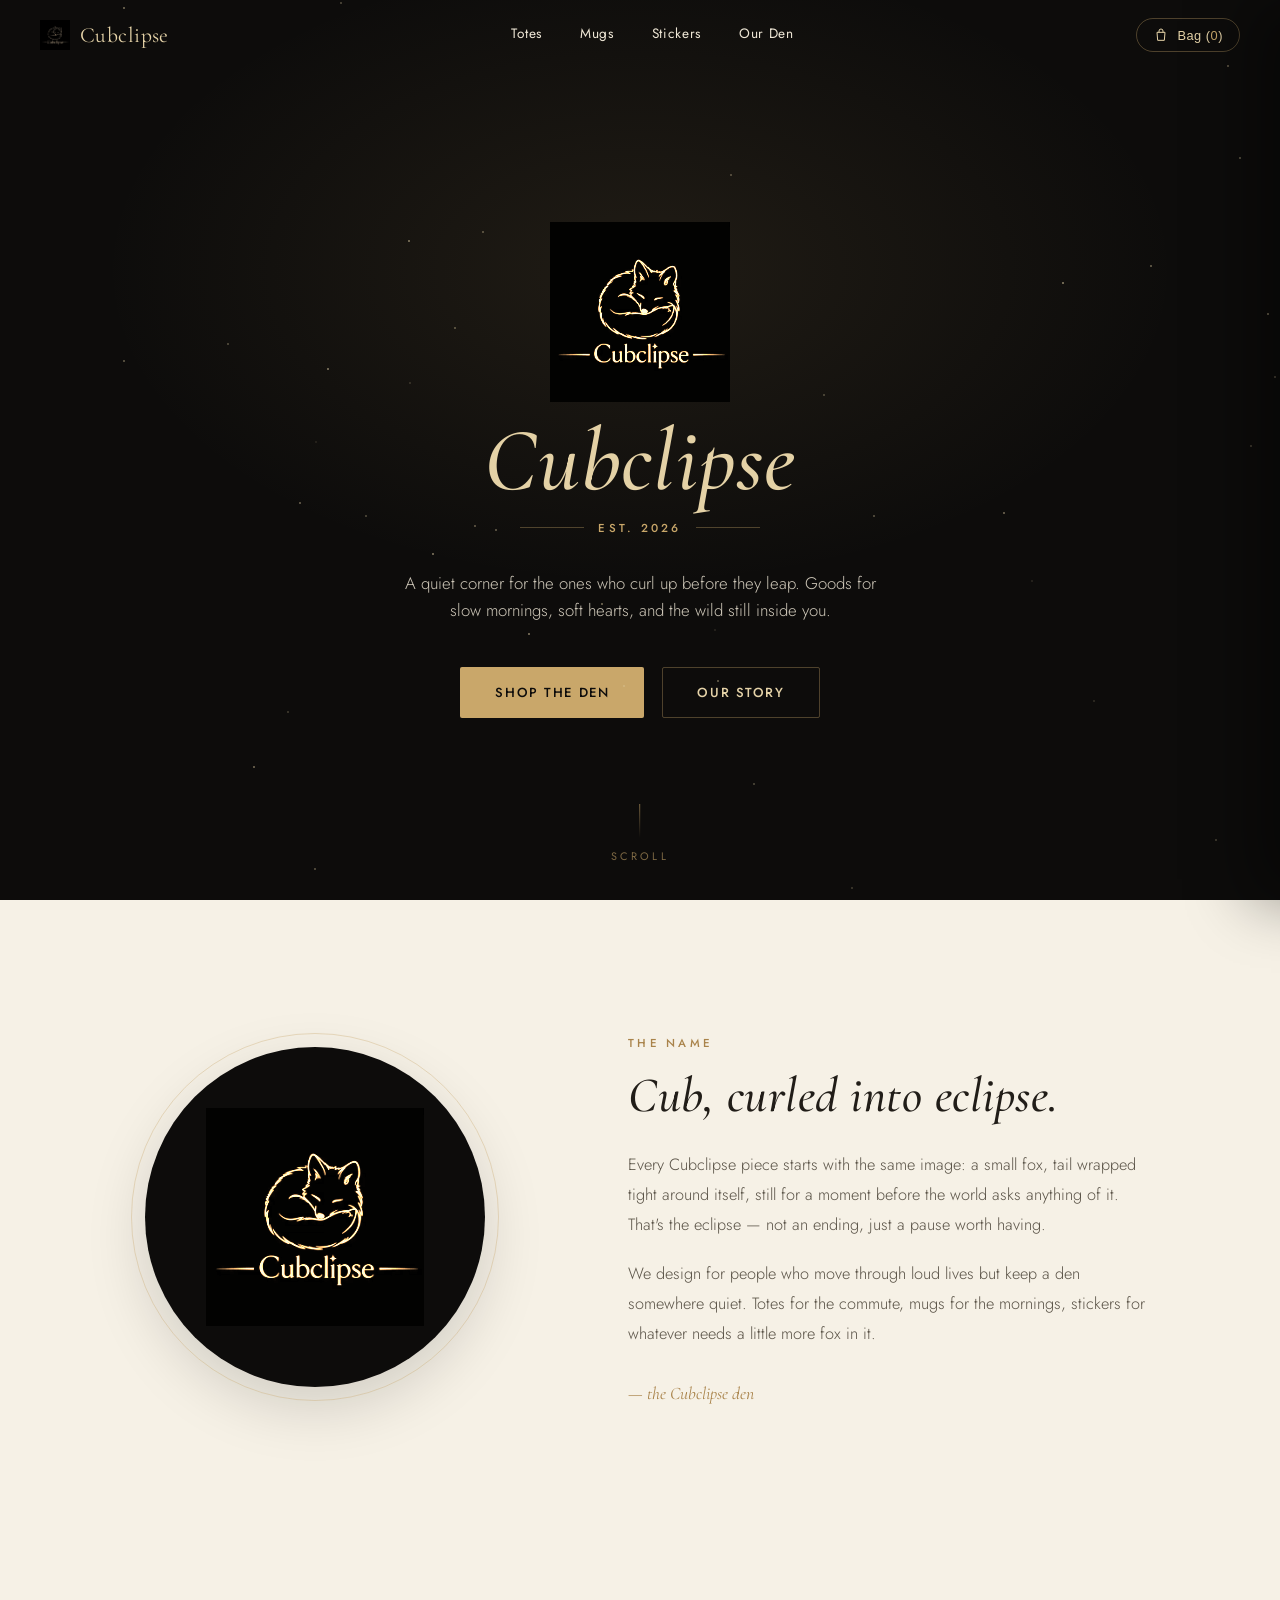
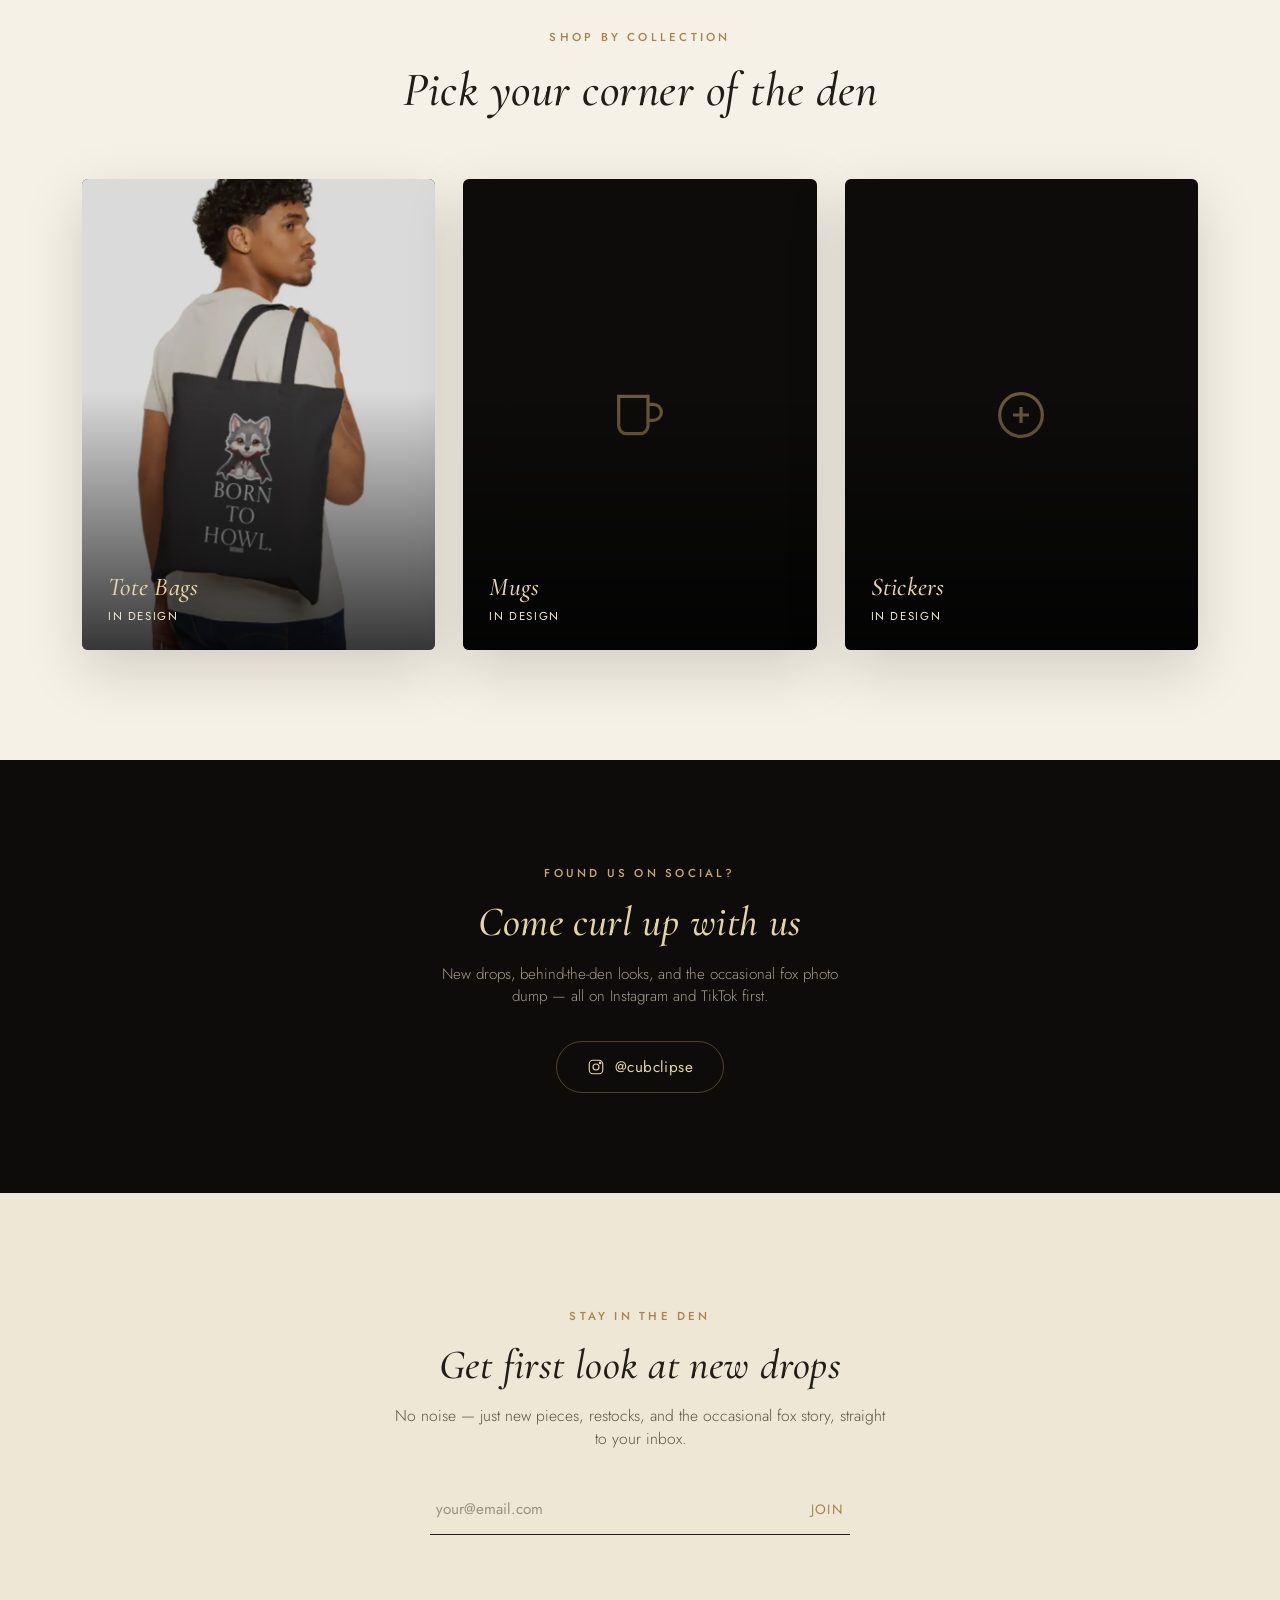
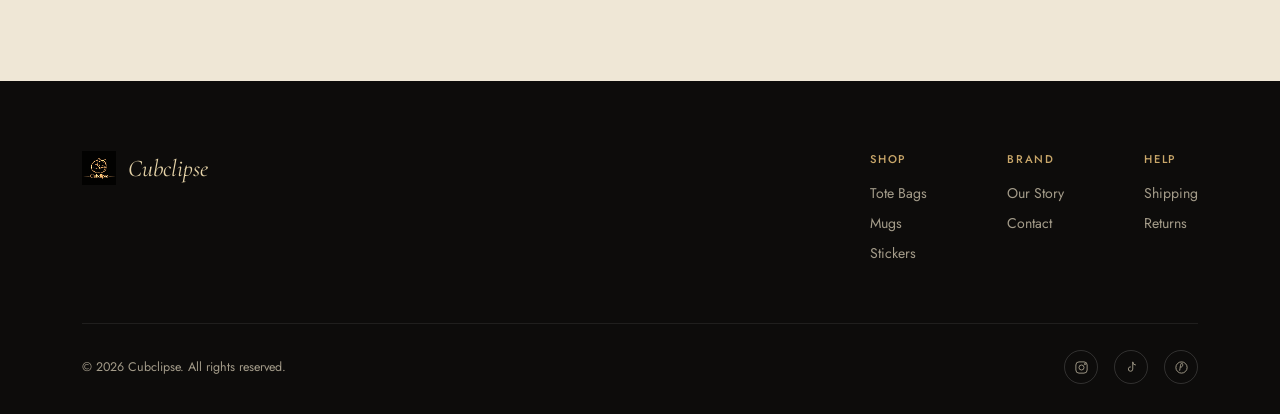
==== index.html @ 44859cbc "Update index.html update" ====
<!DOCTYPE html>
<html lang="en">
<head>
<title>Cubclipse — Est. 2026</title>
<meta charset="UTF-8">
<meta name="viewport" content="width=device-width, initial-scale=1.0">
<link rel="icon" href="assets/img/logo-black.webp">
<link rel="preconnect" href="https://fonts.googleapis.com">
<link href="https://fonts.googleapis.com/css2?family=Cormorant+Garamond:ital,wght@0,400;0,500;0,600;1,400&family=Jost:wght@300;400;500;600&display=swap" rel="stylesheet">
<link rel="stylesheet" href="assets/css/style.css">
<meta property="og:title" content="Cubclipse">
<meta property="og:description" content="A lifestyle brand for the ones who curl up before they leap.">
<meta property="og:type" content="website">

</head>
<body>
<nav id="mainNav">
  <div class="nav-logo">
    <a href="index.html" style="display:flex;align-items:center;gap:10px;">
      <img src="assets/img/logo-black.webp" alt="Cubclipse">
      <span>Cubclipse</span>
    </a>
  </div>
  <div class="nav-links">
    <a href="collections/totes.html">Totes</a>
    <a href="collections/mugs.html">Mugs</a>
    <a href="collections/stickers.html">Stickers</a>
    <a href="index.html#story">Our Den</a>
  </div>
  <button class="nav-bag" id="navBag">
    <svg viewBox="0 0 24 24" fill="none" stroke="currentColor" stroke-width="1.5"><path d="M6 8h12l-1 12H7L6 8Z"/><path d="M9 8V6a3 3 0 0 1 6 0v2"/></svg>
    <span>Bag (<span id="bagCount">0</span>)</span>
  </button>
</nav>
<div id="cartOverlay"></div>
<aside id="cartDrawer">
  <div class="cart-head">
    <h3>Your Den</h3>
    <button class="cart-close" id="cartClose" aria-label="Close cart">×</button>
  </div>
  <div class="cart-items" id="cartItems"></div>
  <div class="cart-foot">
    <div class="cart-subtotal"><span>Subtotal</span><span class="amt" id="cartSubtotal">$0</span></div>
    <button class="btn btn-gold" style="width:100%; justify-content:center;" id="checkoutBtn">Checkout</button>
    <p class="cart-note">Shipping &amp; taxes calculated at checkout. Each product also links directly to its official Etsy listing for secure checkout.</p>
  </div>
</aside>
<div id="toast">Added to your den ✓</div>

<section class="hero">
  <div class="hero-stars" id="heroStars"></div>
  <div class="hero-logo-wrap">
    <img src="assets/img/logo-white.webp" alt="Cubclipse sleeping fox emblem" style="filter:invert(1) brightness(1.4) sepia(1) saturate(2) hue-rotate(-10deg);">
  </div>
  <h1 class="serif">Cubclipse</h1>
  <div class="hero-est">
    <div class="divider"><span class="rule"></span><span class="eyebrow on-dark">Est. 2026</span><span class="rule"></span></div>
  </div>
  <p class="hero-tagline">A quiet corner for the ones who curl up before they leap. Goods for slow mornings, soft hearts, and the wild still inside you.</p>
  <div class="hero-cta">
    <a href="#shop" class="btn btn-gold">Shop the Den</a>
    <a href="#story" class="btn btn-outline">Our Story</a>
  </div>
  <div class="scroll-cue"><span class="line"></span>Scroll</div>
</section>

<section class="story" id="story">
  <div class="wrap story-grid">
    <div class="story-emblem">
      <div class="story-emblem-inner">
        <img src="assets/img/logo-white.webp" alt="Sleeping fox" style="filter:invert(1) brightness(1.4) sepia(1) saturate(2) hue-rotate(-10deg);">
      </div>
    </div>
    <div class="story-content">
      <span class="eyebrow">The Name</span>
      <h2>Cub, curled into eclipse.</h2>
      <p>Every Cubclipse piece starts with the same image: a small fox, tail wrapped tight around itself, still for a moment before the world asks anything of it. That's the eclipse — not an ending, just a pause worth having.</p>
      <p>We design for people who move through loud lives but keep a den somewhere quiet. Totes for the commute, mugs for the mornings, stickers for whatever needs a little more fox in it.</p>
      <div class="story-sign">— the Cubclipse den</div>
    </div>
  </div>
</section>

<section class="collections" id="shop">
  <div class="wrap">
    <div class="collections-head">
      <span class="eyebrow">Shop By Collection</span>
      <h2>Pick your corner of the den</h2>
    </div>
    <div class="collection-tiles">
      <a class="collection-tile" href="collections/totes.html" id="tileTotes">
        <img src="assets/img/tote.webp" alt="Tote Bags collection" id="tileTotesImg">
        <div class="tile-label"><h3>Tote Bags</h3><span id="tileTotesCount">In design</span></div>
      </a>
      <a class="collection-tile" href="collections/mugs.html" id="tileMugs">
        <div class="tile-icon" id="tileMugsIcon"><svg viewBox="0 0 24 24" fill="none" stroke="currentColor" stroke-width="1.2"><path d="M4 5h11v11a3 3 0 0 1-3 3H7a3 3 0 0 1-3-3V5Z"/><path d="M15 8h2a3 3 0 0 1 0 6h-2"/></svg></div>
        <div class="tile-label"><h3>Mugs</h3><span id="tileMugsCount">In design</span></div>
      </a>
      <a class="collection-tile" href="collections/stickers.html" id="tileStickers">
        <div class="tile-icon" id="tileStickersIcon"><svg viewBox="0 0 24 24" fill="none" stroke="currentColor" stroke-width="1.2"><circle cx="12" cy="12" r="8"/><path d="M9 12h6M12 9v6"/></svg></div>
        <div class="tile-label"><h3>Stickers</h3><span id="tileStickersCount">In design</span></div>
      </a>
    </div>
  </div>
</section>

<section class="follow">
  <div class="wrap">
    <span class="eyebrow on-dark">Found Us On Social?</span>
    <h2>Come curl up with us</h2>
    <p>New drops, behind-the-den looks, and the occasional fox photo dump — all on Instagram and TikTok first.</p>
    <a href="#" class="follow-handle">
      <svg width="18" height="18" viewBox="0 0 24 24" fill="none" stroke="currentColor" stroke-width="1.5"><rect x="3" y="3" width="18" height="18" rx="5"/><circle cx="12" cy="12" r="4"/><circle cx="17.5" cy="6.5" r="1"/></svg>
      @cubclipse
    </a>
  </div>
</section>
<section class="news" id="news">
  <div class="wrap news-inner">
    <span class="eyebrow">Stay In The Den</span>
    <h2>Get first look at new drops</h2>
    <p>No noise — just new pieces, restocks, and the occasional fox story, straight to your inbox.</p>
    <form class="news-form" id="newsForm">
      <input type="email" placeholder="your@email.com" required>
      <button type="submit">Join</button>
    </form>
    <div class="news-msg" id="newsMsg">You're in. Welcome to the den. 🦊</div>
  </div>
</section>
<script>
  const starsWrap = document.getElementById('heroStars');
  for(let i=0;i<40;i++){
    const s = document.createElement('span');
    s.style.left = Math.random()*100+'%';
    s.style.top = Math.random()*100+'%';
    s.style.opacity = (Math.random()*0.5+0.1).toFixed(2);
    starsWrap.appendChild(s);
  }
</script>

<footer>
  <div class="wrap">
    <div class="foot-top">
      <div class="foot-logo">
        <img src="assets/img/logo-white.webp" alt="Cubclipse" style="filter:invert(1) brightness(1.4) sepia(1) saturate(2) hue-rotate(-10deg);">
        <span>Cubclipse</span>
      </div>
      <div class="foot-cols">
        <div class="foot-col">
          <h5>Shop</h5>
          <a href="collections/totes.html">Tote Bags</a>
          <a href="collections/mugs.html">Mugs</a>
          <a href="collections/stickers.html">Stickers</a>
        </div>
        <div class="foot-col">
          <h5>Brand</h5>
          <a href="index.html#story">Our Story</a>
          <a href="index.html#news">Contact</a>
        </div>
        <div class="foot-col">
          <h5>Help</h5>
          <a href="#">Shipping</a>
          <a href="#">Returns</a>
        </div>
      </div>
    </div>
    <div class="foot-bottom">
      <span>© 2026 Cubclipse. All rights reserved.</span>
      <div class="foot-social">
        <a href="#" aria-label="Instagram"><svg viewBox="0 0 24 24" fill="none" stroke="currentColor" stroke-width="1.5"><rect x="3" y="3" width="18" height="18" rx="5"/><circle cx="12" cy="12" r="4"/><circle cx="17.5" cy="6.5" r="1"/></svg></a>
        <a href="#" aria-label="TikTok"><svg viewBox="0 0 24 24" fill="none" stroke="currentColor" stroke-width="1.5"><path d="M14 3v11.5a3.5 3.5 0 1 1-3-3.46"/><path d="M14 3a5 5 0 0 0 5 5"/></svg></a>
        <a href="#" aria-label="Pinterest"><svg viewBox="0 0 24 24" fill="none" stroke="currentColor" stroke-width="1.5"><circle cx="12" cy="12" r="9"/><path d="M9 17c1-4 1-8 2-10.5S14 5 14 7.5s-1.5 4-3.5 4"/></svg></a>
      </div>
    </div>
  </div>
</footer>
<script src="assets/js/cart.js"></script>
<script src="assets/js/catalog.js"></script>
<script>const CATALOG_ROOT = ''; renderHomeTiles('');</script>
</body>
</html>
---- assets/css/style.css ----
:root{
  --black:#0d0c0b;
  --black-2:#161411;
  --gold:#c9a76a;
  --gold-pale:#e5d3a8;
  --gold-deep:#a9834a;
  --cream:#f6f1e6;
  --cream-2:#efe7d6;
  --ink:#211d18;
  --ink-soft:#5a5347;
  --forest:#333f2c;
  --forest-pale:#e2e6d9;
  --line-gold: rgba(201,167,106,0.35);
  --shadow: 0 20px 60px rgba(0,0,0,0.15);
  --ease: cubic-bezier(.22,1,.36,1);
}
*{box-sizing:border-box; margin:0; padding:0;}
html{scroll-behavior:smooth;}
body{
  font-family:'Jost', sans-serif;
  background:var(--cream);
  color:var(--ink);
  -webkit-font-smoothing:antialiased;
  overflow-x:hidden;
}
h1,h2,h3,.serif{font-family:'Cormorant Garamond', serif; font-weight:500; letter-spacing:0.01em;}
a{color:inherit; text-decoration:none;}
img{max-width:100%; display:block;}
.eyebrow{font-size:0.72rem; letter-spacing:0.28em; text-transform:uppercase; color:var(--gold-deep); font-weight:500;}
.eyebrow.on-dark{color:var(--gold);}
.divider{display:flex; align-items:center; gap:14px; justify-content:center;}
.divider .rule{height:1px; width:64px; background:var(--line-gold);}
.divider .rule.long{width:110px;}
.divider .mark{width:6px;height:6px;border-radius:50%;background:var(--gold);}
.wrap{max-width:1180px; margin:0 auto; padding:0 32px;}

/* NAV */
nav{
  position:fixed; top:0; left:0; right:0; z-index:100;
  display:flex; align-items:center; justify-content:space-between;
  padding:18px 40px;
  background:rgba(13,12,11,0);
  transition:background .4s var(--ease), padding .4s var(--ease), box-shadow .4s var(--ease);
}
nav.scrolled{background:rgba(13,12,11,0.92); backdrop-filter:blur(10px); padding:12px 40px; box-shadow:0 8px 30px rgba(0,0,0,0.25);}
nav.on-light{background:rgba(13,12,11,0.92); backdrop-filter:blur(10px);}
.nav-logo{display:flex; align-items:center; gap:10px;}
.nav-logo img{height:30px; width:30px;}
.nav-logo span{font-family:'Cormorant Garamond', serif; font-size:1.35rem; color:var(--gold-pale); letter-spacing:0.02em;}
.nav-links{display:flex; align-items:center; gap:38px;}
.nav-links a{color:var(--cream-2); font-size:0.85rem; letter-spacing:0.05em; position:relative; padding-bottom:4px;}
.nav-links a::after{content:''; position:absolute; left:0; bottom:0; height:1px; width:0; background:var(--gold); transition:width .3s var(--ease);}
.nav-links a:hover::after{width:100%;}
.nav-bag{
  display:flex; align-items:center; gap:8px; border:1px solid var(--line-gold);
  padding:8px 16px; border-radius:30px; color:var(--gold-pale); font-size:0.8rem; letter-spacing:0.04em;
  cursor:pointer; background:transparent; transition:border-color .3s, background .3s;
}
.nav-bag:hover{border-color:var(--gold); background:rgba(201,167,106,0.08);}
.nav-bag svg{width:16px; height:16px;}
#bagCount{color:var(--gold); font-weight:500;}

/* CART DRAWER */
#cartOverlay{position:fixed; inset:0; background:rgba(13,12,11,0.55); opacity:0; pointer-events:none; transition:opacity .35s var(--ease); z-index:300;}
#cartOverlay.show{opacity:1; pointer-events:auto;}
#cartDrawer{
  position:fixed; top:0; right:0; bottom:0; width:min(420px, 92vw);
  background:var(--black); color:var(--cream); z-index:301; display:flex; flex-direction:column;
  transform:translateX(100%); transition:transform .45s var(--ease); box-shadow:-30px 0 60px rgba(0,0,0,0.4);
}
#cartDrawer.show{transform:translateX(0);}
.cart-head{display:flex; align-items:center; justify-content:space-between; padding:26px 28px; border-bottom:1px solid rgba(255,255,255,0.1);}
.cart-head h3{font-family:'Cormorant Garamond'; font-style:italic; font-size:1.6rem; color:var(--gold-pale);}
.cart-close{background:none; border:none; color:var(--cream); font-size:1.4rem; cursor:pointer; line-height:1; width:32px; height:32px; display:flex; align-items:center; justify-content:center; border-radius:50%; transition:background .25s;}
.cart-close:hover{background:rgba(255,255,255,0.08);}
.cart-items{flex:1; overflow-y:auto; padding:10px 28px;}
.cart-empty{text-align:center; color:#8b8477; font-size:0.9rem; padding:60px 10px; font-weight:300;}
.cart-empty span{display:block; font-size:2rem; margin-bottom:14px;}
.cart-item{display:flex; gap:16px; padding:20px 0; border-bottom:1px solid rgba(255,255,255,0.08);}
.cart-item img{width:64px; height:64px; object-fit:cover; border-radius:5px; background:var(--black-2); flex-shrink:0;}
.ci-info{flex:1; min-width:0;}
.ci-info h4{font-family:'Cormorant Garamond'; font-style:italic; font-size:1.1rem; color:var(--cream);}
.ci-info .ci-color{font-size:0.76rem; color:#a49c8a; margin-top:2px;}
.ci-row{display:flex; align-items:center; justify-content:space-between; margin-top:10px;}
.ci-qty{display:flex; align-items:center; border:1px solid rgba(255,255,255,0.15); border-radius:3px;}
.ci-qty button{background:none; border:none; color:var(--gold-pale); width:26px; height:26px; cursor:pointer; font-size:0.9rem;}
.ci-qty span{width:22px; text-align:center; font-size:0.82rem;}
.ci-price{font-size:0.9rem; color:var(--gold-pale);}
.ci-remove{background:none; border:none; color:#8b8477; font-size:0.74rem; letter-spacing:0.06em; text-transform:uppercase; cursor:pointer; margin-top:8px; text-decoration:underline; text-underline-offset:3px;}
.ci-remove:hover{color:var(--cream);}
.cart-foot{padding:24px 28px 30px; border-top:1px solid rgba(255,255,255,0.1);}
.cart-subtotal{display:flex; justify-content:space-between; align-items:baseline; margin-bottom:18px; font-size:1rem;}
.cart-subtotal .amt{font-family:'Cormorant Garamond'; font-style:italic; font-size:1.5rem; color:var(--gold-pale);}
.cart-note{font-size:0.74rem; color:#8b8477; margin-top:14px; line-height:1.6; font-weight:300;}

.btn{
  display:inline-flex; align-items:center; gap:8px; padding:15px 34px; font-size:0.82rem;
  letter-spacing:0.12em; text-transform:uppercase; border-radius:2px; cursor:pointer;
  transition:transform .35s var(--ease), background .3s, box-shadow .3s, color .3s, border-color .3s;
  border:1px solid transparent; font-family:'Jost', sans-serif; font-weight:500;
}
.btn:hover{transform:translateY(-2px);}
.btn-gold{background:var(--gold); color:var(--black);}
.btn-gold:hover{background:var(--gold-pale); box-shadow:0 10px 30px rgba(201,167,106,0.25);}
.btn-outline{border-color:var(--line-gold); color:var(--gold-pale); background:transparent;}
.btn-outline:hover{border-color:var(--gold); background:rgba(201,167,106,0.08);}
.btn-ink{background:var(--ink); color:var(--cream);}
.btn-ink:hover{background:var(--black);}
.btn-etsy{background:transparent; border-color:var(--forest); color:var(--forest);}
.btn-etsy:hover{background:var(--forest); color:var(--cream);}

/* PAGE HERO (small, for collection/product pages) */
.page-hero{background:var(--black); color:var(--cream); padding:150px 0 70px; text-align:center;}
.page-hero .eyebrow{margin-bottom:14px;}
.page-hero h1{font-size:clamp(2.4rem,5vw,3.6rem); font-style:italic; color:var(--gold-pale);}
.breadcrumb{margin-top:18px; font-size:0.78rem; color:#a49c8a;}
.breadcrumb a{color:var(--gold); }
.breadcrumb a:hover{text-decoration:underline;}

/* COLLECTION GRID (homepage tiles + collection product grid) */
.collections{padding:110px 0; background:var(--cream);}
.collections-head{text-align:center; margin-bottom:60px;}
.collections-head h2{font-size:clamp(2.2rem,4vw,3rem); font-style:italic; margin-top:14px;}
.collection-tiles{display:grid; grid-template-columns:repeat(3,1fr); gap:28px;}
.collection-tile{
  position:relative; aspect-ratio:3/4; border-radius:6px; overflow:hidden; cursor:pointer;
  background:var(--black); display:flex; align-items:flex-end;
  box-shadow:var(--shadow); transition:transform .4s var(--ease);
}
.collection-tile:hover{transform:translateY(-6px);}
.collection-tile img{position:absolute; inset:0; width:100%; height:100%; object-fit:cover; opacity:0.85; transition:transform .6s var(--ease);}
.collection-tile:hover img{transform:scale(1.06);}
.collection-tile .tile-icon{position:absolute; inset:0; display:flex; align-items:center; justify-content:center; color:var(--gold); opacity:0.5;}
.collection-tile .tile-icon svg{width:64px; height:64px;}
.collection-tile::after{content:''; position:absolute; inset:0; background:linear-gradient(to top, rgba(0,0,0,0.75), transparent 55%);}
.tile-label{position:relative; z-index:2; padding:26px; color:var(--gold-pale);}
.tile-label h3{font-family:'Cormorant Garamond'; font-style:italic; font-size:1.6rem;}
.tile-label span{display:block; font-size:0.72rem; letter-spacing:0.14em; text-transform:uppercase; color:var(--cream-2); margin-top:6px;}

.product-grid{display:grid; grid-template-columns:repeat(3,1fr); gap:26px;}
.pg-card{background:var(--cream-2); border:1px solid rgba(0,0,0,0.06); border-radius:6px; overflow:hidden; transition:transform .35s var(--ease), box-shadow .35s var(--ease);}
.pg-card:hover{transform:translateY(-6px); box-shadow:0 20px 40px rgba(0,0,0,0.08);}
.pg-photo{aspect-ratio:1; background:var(--black); overflow:hidden;}
.pg-photo img{width:100%; height:100%; object-fit:cover;}
.pg-info{padding:22px;}
.pg-info .cat{font-size:0.68rem; letter-spacing:0.12em; text-transform:uppercase; color:var(--gold-deep);}
.pg-info h4{font-family:'Cormorant Garamond'; font-style:italic; font-size:1.3rem; margin-top:6px;}
.pg-info .price{margin-top:8px; font-size:0.95rem; color:var(--ink);}
.pg-info a.btn{margin-top:16px; width:100%; justify-content:center; padding:12px;}

/* COMING SOON COLLECTION PAGE */
.coming-soon-block{padding:100px 0 130px; text-align:center;}
.coming-soon-block .ic-big{width:80px; height:80px; margin:0 auto 26px; color:var(--gold-deep);}
.coming-soon-block .ic-big svg{width:100%; height:100%;}
.coming-soon-block h2{font-size:clamp(2rem,4vw,2.8rem); font-style:italic;}
.coming-soon-block p{color:var(--ink-soft); font-weight:300; margin:18px auto 34px; max-width:440px; line-height:1.75;}
.notify-form{display:flex; gap:0; border-bottom:1px solid var(--ink); max-width:400px; margin:0 auto;}
.notify-form input{flex:1; background:none; border:none; padding:14px 6px; font-family:'Jost'; font-size:0.95rem; color:var(--ink); outline:none;}
.notify-form input::placeholder{color:#9a927e;}
.notify-form button{background:none; border:none; color:var(--gold-deep); font-family:'Jost'; font-size:0.85rem; letter-spacing:0.1em; text-transform:uppercase; cursor:pointer; padding:14px 6px; transition:color .3s;}
.notify-form button:hover{color:var(--ink);}
.notify-msg{margin-top:16px; font-size:0.85rem; color:var(--forest); opacity:0; transition:opacity .3s;}
.notify-msg.show{opacity:1;}

/* PRODUCT DETAIL PAGE */
.product{padding:60px 0 130px; background:var(--black); color:var(--cream);}
.product-card{display:grid; grid-template-columns:1fr 1fr; gap:70px; align-items:flex-start;}
.pc-media-frame{position:relative; border-radius:6px; overflow:hidden; background:var(--black-2); box-shadow:0 30px 80px rgba(0,0,0,0.5);}
.pc-media-frame img{width:100%; display:block; transition:filter .5s var(--ease), transform .6s var(--ease);}
.pc-media-frame:hover img{transform:scale(1.03);}
.pc-badge{position:absolute; top:18px; left:18px; background:var(--gold); color:var(--black); font-size:0.66rem; letter-spacing:0.14em; text-transform:uppercase; font-weight:600; padding:6px 12px; border-radius:20px;}
.pc-gallery{display:flex; gap:12px; margin-top:14px;}
.pc-gallery .thumb{width:64px; height:64px; border-radius:5px; overflow:hidden; cursor:pointer; border:2px solid transparent; opacity:0.6; transition:opacity .25s, border-color .25s;}
.pc-gallery .thumb img{width:100%; height:100%; object-fit:cover;}
.pc-gallery .thumb.active{opacity:1; border-color:var(--gold);}
.pc-info .eyebrow{margin-bottom:10px;}
.pc-info h1{font-family:'Cormorant Garamond', serif; font-style:italic; font-weight:500; font-size:2.4rem; color:var(--gold-pale); line-height:1.1;}
.pc-price{margin-top:12px; font-size:1.25rem; color:var(--cream); font-weight:400;}
.pc-desc{margin-top:20px; color:#c9c3b6; font-weight:300; line-height:1.75; font-size:0.98rem; max-width:440px;}
.pc-option-group{margin-top:32px;}
.pc-option-label{font-size:0.72rem; letter-spacing:0.18em; text-transform:uppercase; color:#a49c8a; margin-bottom:12px; display:flex; justify-content:space-between;}
.pc-option-label #colorName{color:var(--gold-pale); letter-spacing:0.05em; text-transform:none; font-family:'Jost';}
.swatches{display:flex; gap:12px;}
.swatch{width:36px; height:36px; border-radius:50%; cursor:pointer; position:relative; border:2px solid rgba(255,255,255,0.15); transition:transform .25s var(--ease), border-color .25s;}
.swatch:hover{transform:translateY(-3px);}
.swatch.active{border-color:var(--gold);}
.swatch.active::after{content:''; position:absolute; inset:-6px; border:1px solid var(--gold); border-radius:50%;}
.swatch[data-color="black"]{background:#141312;}
.swatch[data-color="cream"]{background:#e7ddc7;}
.swatch[data-color="forest"]{background:#333f2c;}
.pc-row{display:flex; align-items:center; gap:26px; margin-top:34px; flex-wrap:wrap;}
.qty{display:flex; align-items:center; border:1px solid rgba(255,255,255,0.18); border-radius:3px;}
.qty button{background:none; border:none; color:var(--gold-pale); width:40px; height:44px; font-size:1.1rem; cursor:pointer; transition:background .25s;}
.qty button:hover{background:rgba(201,167,106,0.1);}
.qty span{width:36px; text-align:center; font-size:0.95rem;}
.add-btn{flex:1; min-width:200px; position:relative; overflow:hidden;}
.add-btn .label-default, .add-btn .label-added{display:flex; align-items:center; justify-content:center; gap:8px; transition:transform .35s var(--ease), opacity .3s;}
.add-btn .label-added{position:absolute; inset:0; align-items:center; justify-content:center; transform:translateY(120%); opacity:0;}
.add-btn.added .label-default{transform:translateY(-120%); opacity:0;}
.add-btn.added .label-added{transform:translateY(0); opacity:1;}
.pc-etsy-row{margin-top:16px;}
.pc-etsy-row .btn{width:100%; justify-content:center;}
.pc-details{margin-top:38px; border-top:1px solid rgba(255,255,255,0.1);}
.pc-detail-item{border-bottom:1px solid rgba(255,255,255,0.1);}
.pc-detail-btn{width:100%; background:none; border:none; color:var(--cream); display:flex; justify-content:space-between; align-items:center; padding:17px 2px; cursor:pointer; font-family:'Jost'; font-size:0.9rem; letter-spacing:0.03em;}
.pc-detail-btn .plus{color:var(--gold); font-size:1.1rem; transition:transform .3s var(--ease);}
.pc-detail-item.open .plus{transform:rotate(45deg);}
.pc-detail-panel{max-height:0; overflow:hidden; transition:max-height .4s var(--ease);}
.pc-detail-panel p{padding:0 2px 18px; color:#a49c8a; font-weight:300; font-size:0.88rem; line-height:1.7; max-width:440px;}

/* NEWSLETTER (shared) */
.news{padding:110px 0; background:var(--cream-2);}
.news-inner{max-width:560px; margin:0 auto; text-align:center;}
.news h2{font-size:clamp(2rem,3.6vw,2.6rem); font-style:italic; margin-top:14px;}
.news p{color:var(--ink-soft); font-weight:300; margin-top:14px; font-size:0.98rem;}
.news-form{margin-top:34px; display:flex; gap:0; border-bottom:1px solid var(--ink); max-width:420px; margin-left:auto; margin-right:auto;}
.news-form input{flex:1; background:none; border:none; padding:14px 6px; font-family:'Jost'; font-size:0.95rem; color:var(--ink); outline:none;}
.news-form input::placeholder{color:#9a927e;}
.news-form button{background:none; border:none; color:var(--gold-deep); font-family:'Jost'; font-size:0.85rem; letter-spacing:0.1em; text-transform:uppercase; cursor:pointer; padding:14px 6px; transition:color .3s;}
.news-form button:hover{color:var(--ink);}
.news-msg{margin-top:16px; font-size:0.85rem; color:var(--forest); opacity:0; transition:opacity .3s;}
.news-msg.show{opacity:1;}

/* FOOTER (shared) */
footer{background:var(--black); color:#a49c8a; padding:70px 0 30px;}
.foot-top{display:flex; justify-content:space-between; align-items:flex-start; flex-wrap:wrap; gap:40px; padding-bottom:50px; border-bottom:1px solid rgba(255,255,255,0.08);}
.foot-logo{display:flex; align-items:center; gap:12px;}
.foot-logo img{height:34px;}
.foot-logo span{font-family:'Cormorant Garamond'; font-style:italic; font-size:1.5rem; color:var(--gold-pale);}
.foot-cols{display:flex; gap:80px; flex-wrap:wrap;}
.foot-col h5{font-size:0.7rem; letter-spacing:0.16em; text-transform:uppercase; color:var(--gold); margin-bottom:16px; font-weight:500;}
.foot-col a{display:block; font-size:0.88rem; color:#a49c8a; margin-bottom:10px; transition:color .25s;}
.foot-col a:hover{color:var(--cream);}
.foot-bottom{display:flex; justify-content:space-between; align-items:center; padding-top:26px; flex-wrap:wrap; gap:14px; font-size:0.78rem;}
.foot-social{display:flex; gap:16px;}
.foot-social a{width:34px; height:34px; border:1px solid rgba(255,255,255,0.15); border-radius:50%; display:flex; align-items:center; justify-content:center; transition:border-color .3s, color .3s;}
.foot-social a:hover{border-color:var(--gold); color:var(--gold);}
.foot-social svg{width:15px; height:15px;}

/* TOAST */
#toast{
  position:fixed; bottom:30px; left:50%; transform:translateX(-50%) translateY(30px);
  background:var(--black); color:var(--gold-pale); border:1px solid var(--line-gold);
  padding:14px 26px; border-radius:30px; font-size:0.88rem; letter-spacing:0.03em;
  display:flex; align-items:center; gap:10px; opacity:0; pointer-events:none;
  transition:transform .4s var(--ease), opacity .4s; z-index:200;
}
#toast.show{opacity:1; transform:translateX(-50%) translateY(0);}

/* HERO (homepage only) */
.hero{position:relative; min-height:100vh; background:var(--black); display:flex; flex-direction:column; align-items:center; justify-content:center; text-align:center; overflow:hidden; padding:140px 24px 100px;}
.hero::before{content:''; position:absolute; inset:0; background:radial-gradient(ellipse 60% 50% at 50% 30%, rgba(201,167,106,0.10), transparent 70%); pointer-events:none;}
.hero-stars{position:absolute; inset:0; pointer-events:none;}
.hero-stars span{position:absolute; width:2px; height:2px; background:var(--gold-pale); border-radius:50%; opacity:0.5;}
.hero-logo-wrap{position:relative; width:min(180px, 40vw); margin:0 auto 8px; animation:breathe 6s ease-in-out infinite;}
@keyframes breathe{0%,100%{transform:scale(1);} 50%{transform:scale(1.035);}}
.hero-logo-wrap img{width:100%;}
.hero h1.serif{color:var(--gold-pale); font-size:clamp(3rem, 9vw, 5.6rem); font-style:italic; margin-top:6px; line-height:1;}
.hero-est{margin-top:14px;}
.hero-tagline{margin-top:34px; max-width:480px; color:var(--cream-2); font-size:1.05rem; font-weight:300; line-height:1.65; opacity:0.85;}
.hero-cta{margin-top:42px; display:flex; gap:18px; flex-wrap:wrap; justify-content:center;}
.scroll-cue{position:absolute; bottom:36px; left:50%; transform:translateX(-50%); color:var(--gold); opacity:0.6; font-size:0.68rem; letter-spacing:0.3em; text-transform:uppercase; display:flex; flex-direction:column; align-items:center; gap:10px;}
.scroll-cue .line{width:1px; height:34px; background:linear-gradient(var(--gold), transparent); animation:scrolldrop 2.2s ease-in-out infinite;}
@keyframes scrolldrop{0%{opacity:0;transform:translateY(-6px);}50%{opacity:1;}100%{opacity:0;transform:translateY(10px);}}

.story{padding:130px 0 110px; background:var(--cream);}
.story-grid{display:grid; grid-template-columns:0.9fr 1.1fr; gap:80px; align-items:center;}
.story-emblem{display:flex; align-items:center; justify-content:center;}
.story-emblem-inner{position:relative; width:100%; max-width:340px; aspect-ratio:1; border-radius:50%; background:var(--black); display:flex; align-items:center; justify-content:center; box-shadow:var(--shadow);}
.story-emblem-inner img{width:64%;}
.story-emblem-inner::after{content:''; position:absolute; inset:-14px; border:1px solid var(--line-gold); border-radius:50%;}
.story h2{font-size:clamp(2.2rem, 4vw, 3.1rem); font-style:italic; color:var(--ink); line-height:1.15; margin:14px 0 26px;}
.story p{color:var(--ink-soft); font-weight:300; line-height:1.85; font-size:1.02rem; max-width:520px;}
.story p + p{margin-top:18px;}
.story-sign{margin-top:34px; font-family:'Cormorant Garamond', serif; font-style:italic; color:var(--gold-deep); font-size:1.1rem;}

.follow{padding:100px 0; background:var(--black); text-align:center; color:var(--cream);}
.follow h2{font-size:clamp(2rem,3.6vw,2.6rem); font-style:italic; color:var(--gold-pale); margin-top:14px;}
.follow p{color:#a49c8a; font-weight:300; margin-top:16px; max-width:420px; margin-left:auto; margin-right:auto; font-size:0.95rem;}
.follow-handle{margin-top:34px; display:inline-flex; align-items:center; gap:10px; border:1px solid var(--line-gold); padding:14px 30px; border-radius:30px; color:var(--gold-pale); font-size:0.95rem; letter-spacing:0.03em; transition:border-color .3s, background .3s;}
.follow-handle:hover{border-color:var(--gold); background:rgba(201,167,106,0.08);}

@media (max-width: 900px){
  .story-grid{grid-template-columns:1fr; gap:50px;}
  .product-card{grid-template-columns:1fr; gap:44px;}
  .collection-tiles{grid-template-columns:1fr;}
  .product-grid{grid-template-columns:repeat(2,1fr);}
  .nav-links{display:none;}
  .foot-top{flex-direction:column;}
}
@media (prefers-reduced-motion: reduce){ *{animation:none !important; transition:none !important;} }
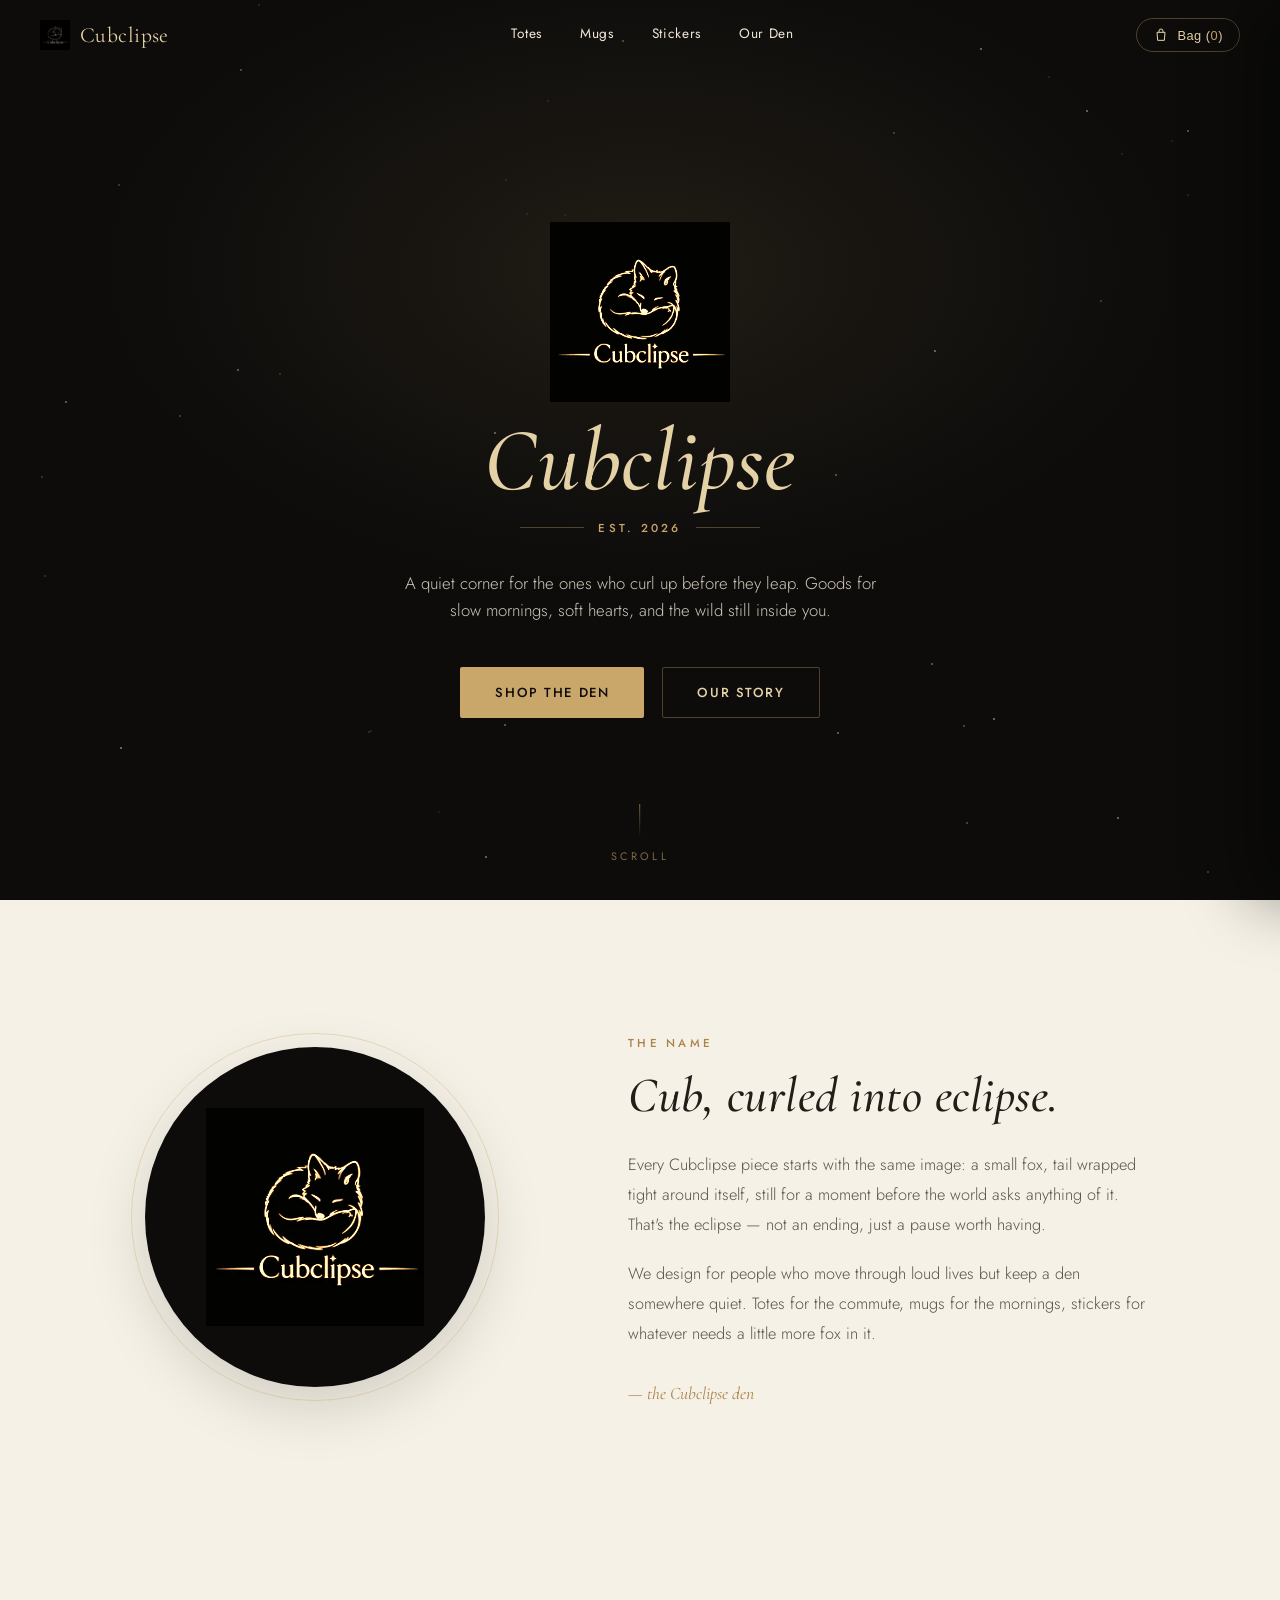
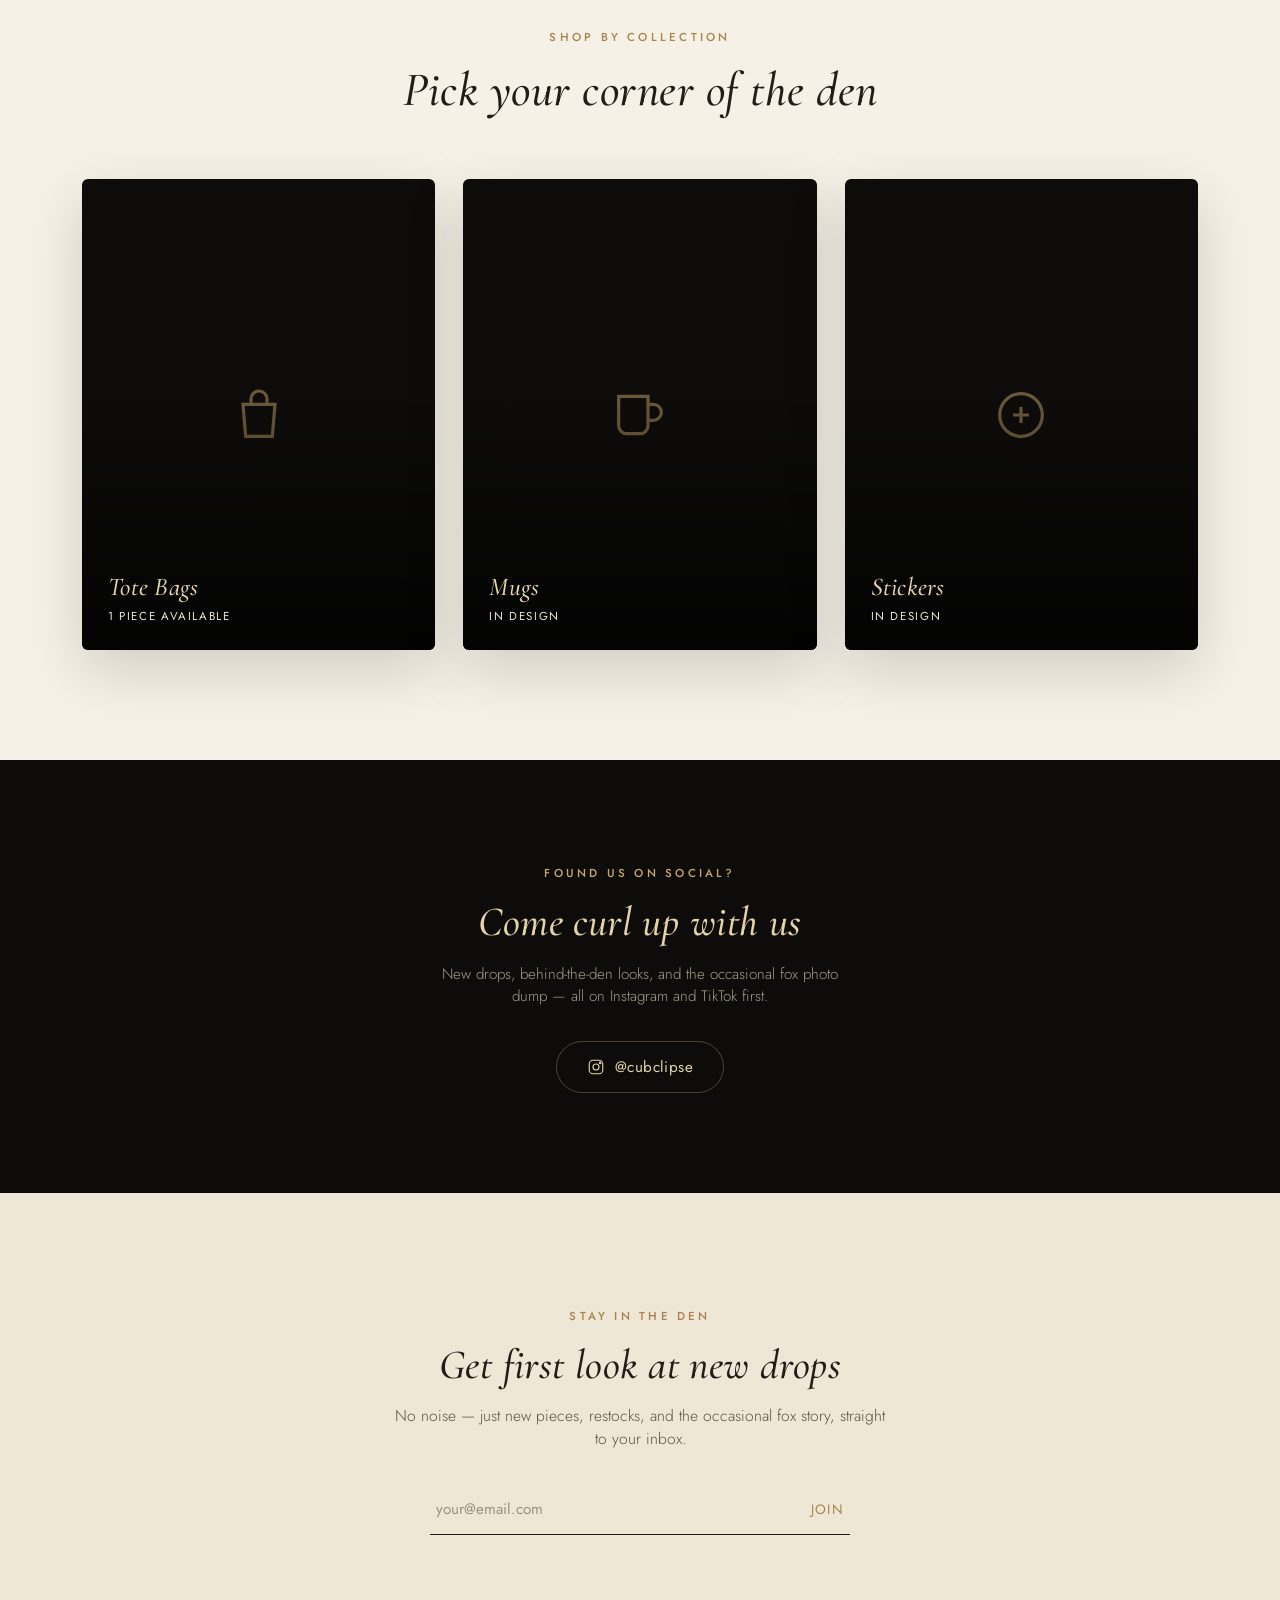
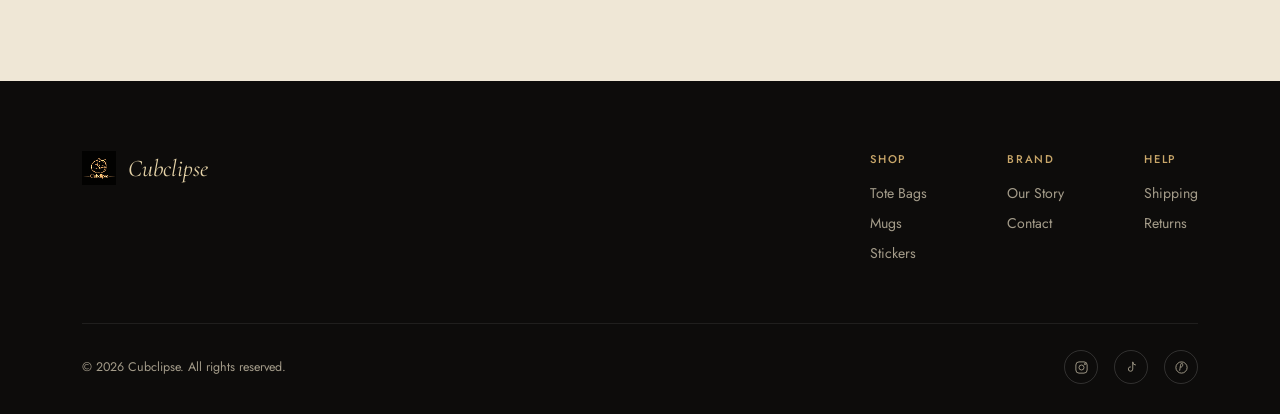
==== commit 930f9d1a: "Update index 2.html" ====
--- a/index.html
+++ b/index.html
@@ -89,7 +89,7 @@
     </div>
     <div class="collection-tiles">
       <a class="collection-tile" href="collections/totes.html" id="tileTotes">
-        <img src="assets/img/tote.webp" alt="Tote Bags collection" id="tileTotesImg">
+        <div class="tile-icon" id="tileTotesIcon"><svg viewBox="0 0 24 24" fill="none" stroke="currentColor" stroke-width="1.2"><path d="M6 8h12l-1 12H7L6 8Z"/><path d="M9 8V6a3 3 0 0 1 6 0v2"/></svg></div>
         <div class="tile-label"><h3>Tote Bags</h3><span id="tileTotesCount">In design</span></div>
       </a>
       <a class="collection-tile" href="collections/mugs.html" id="tileMugs">
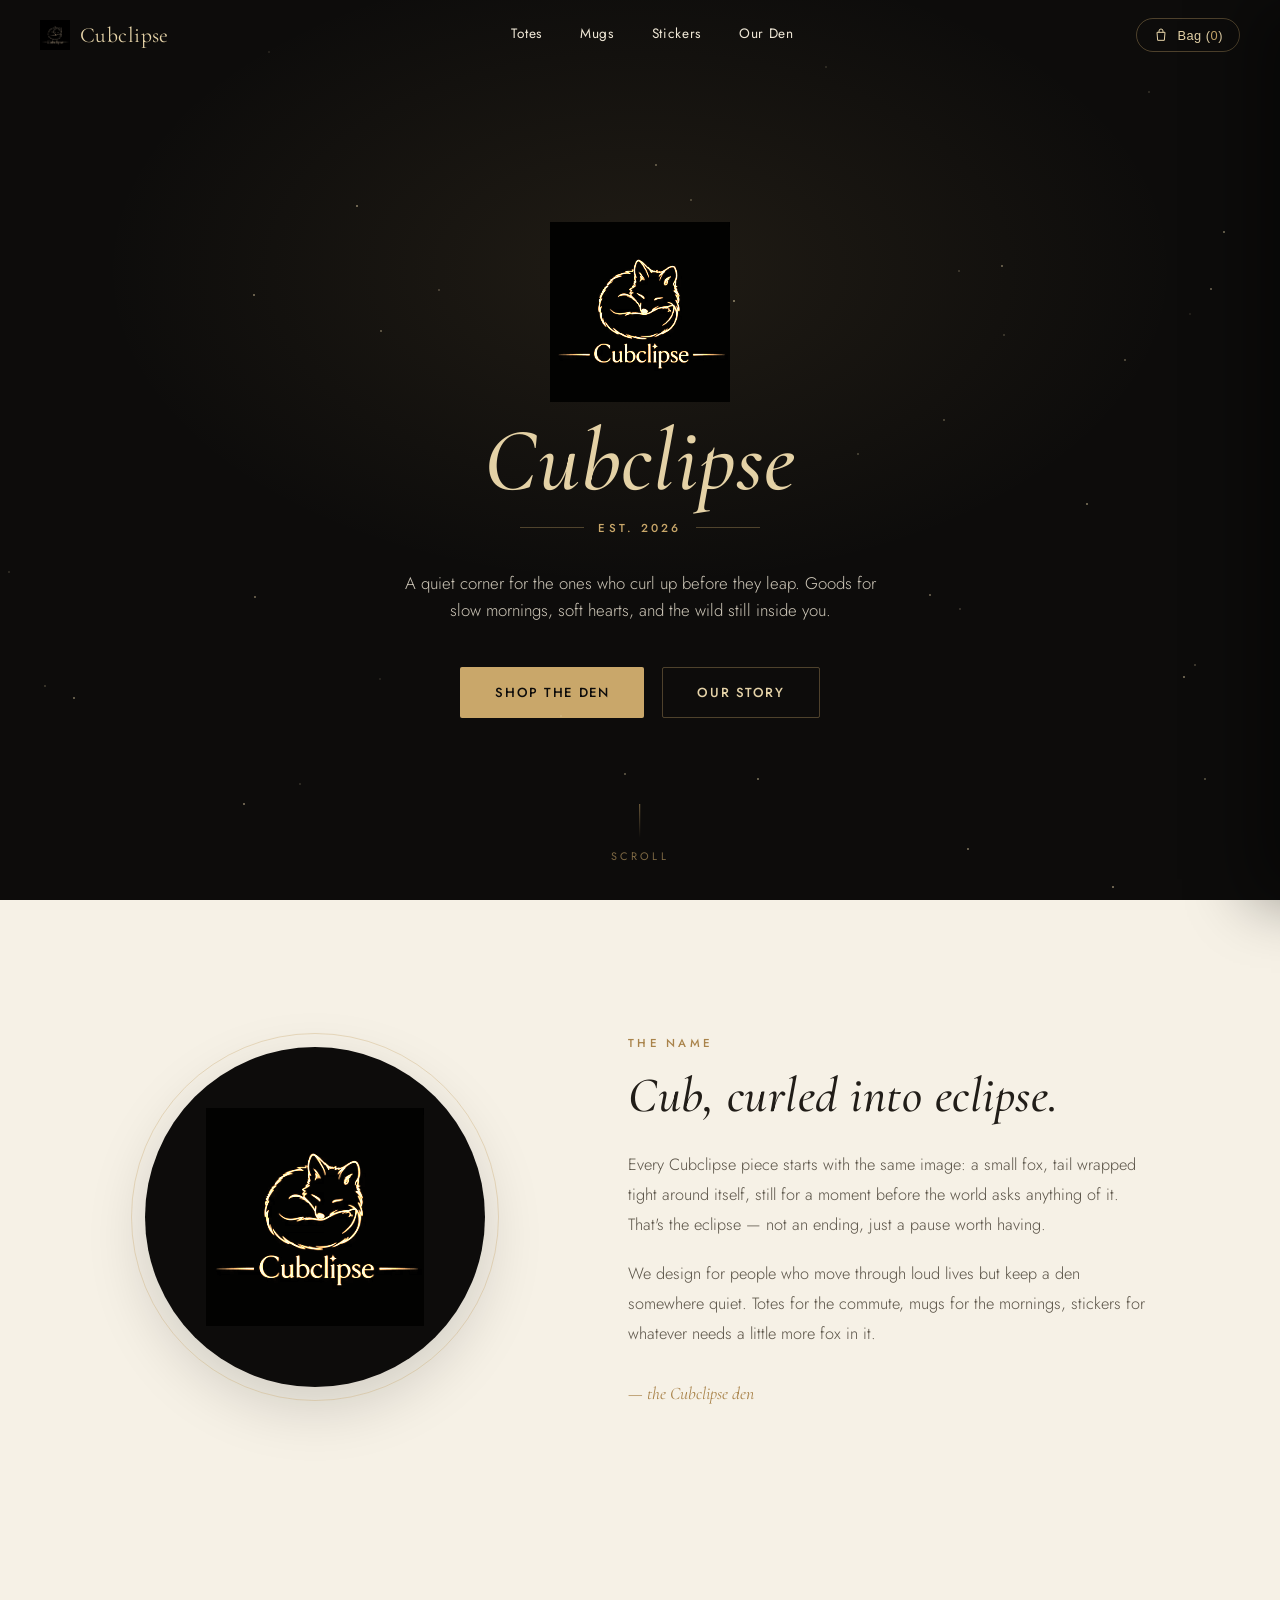
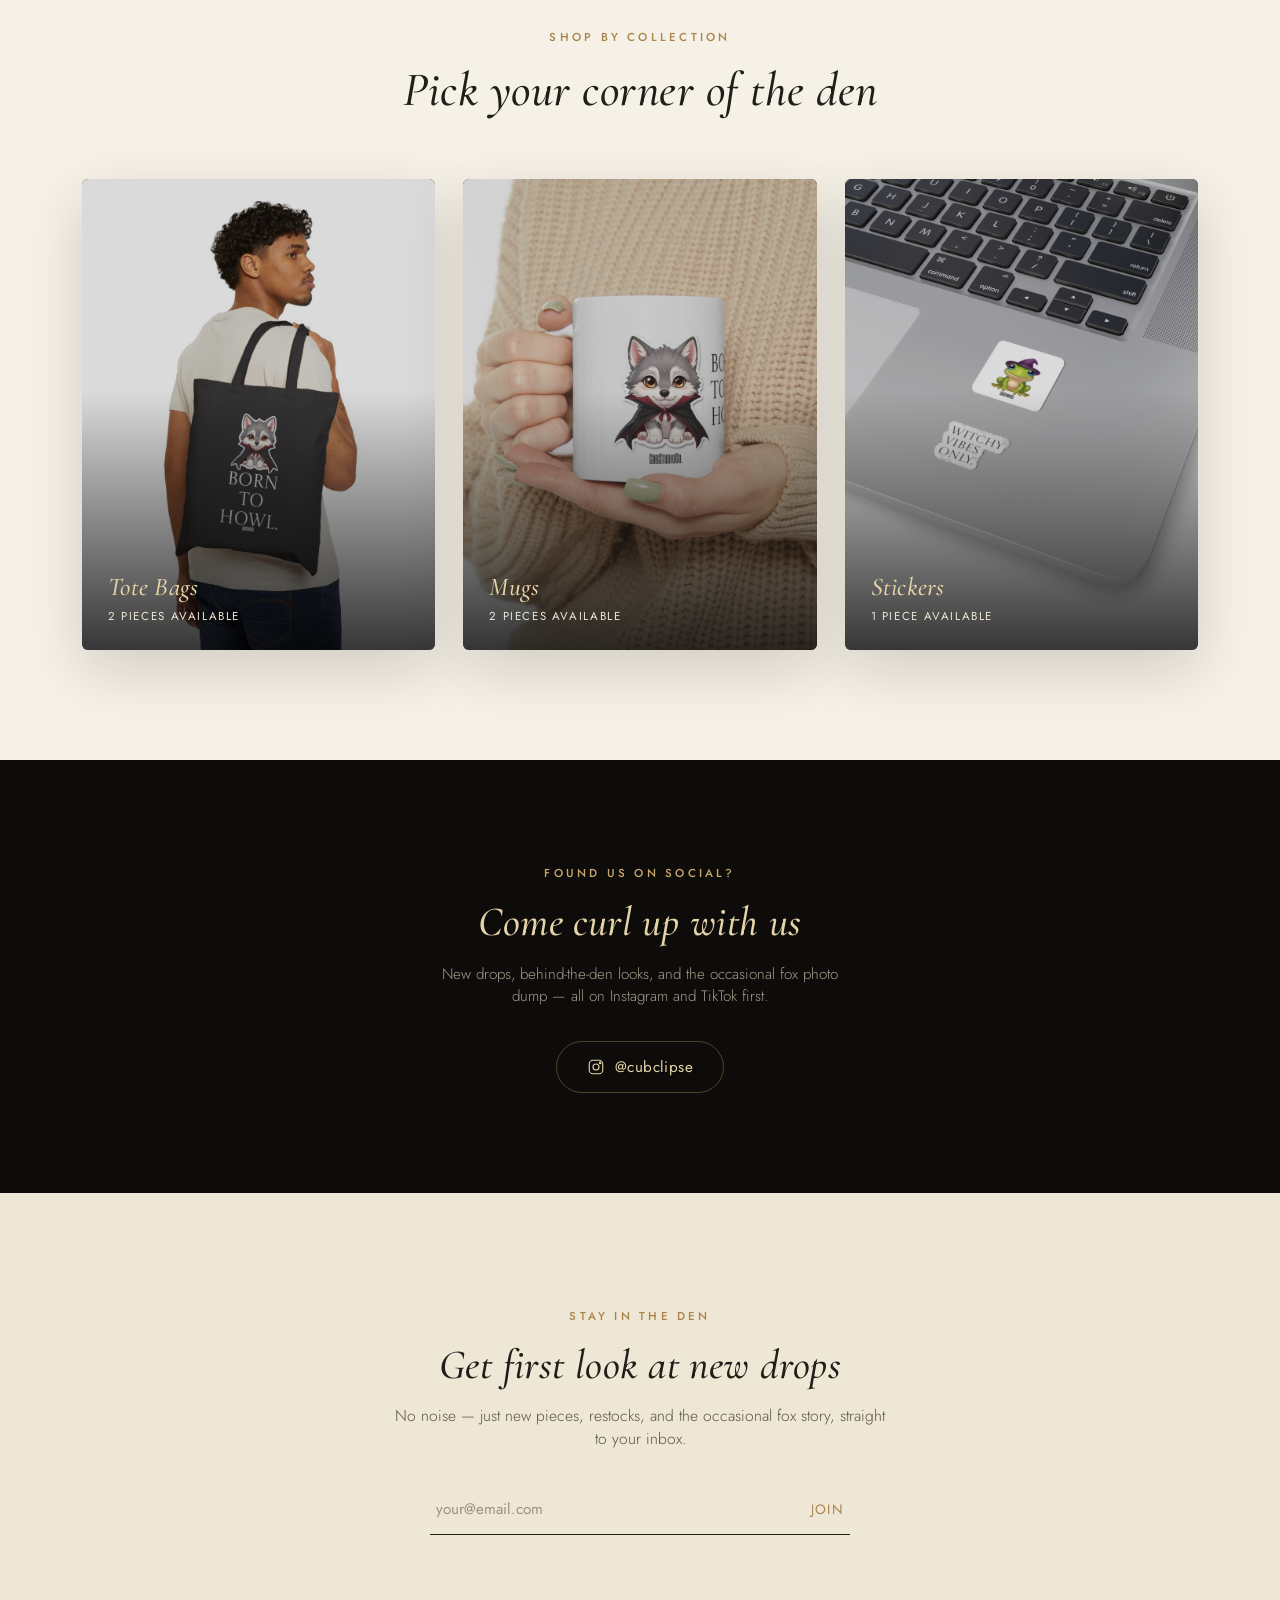
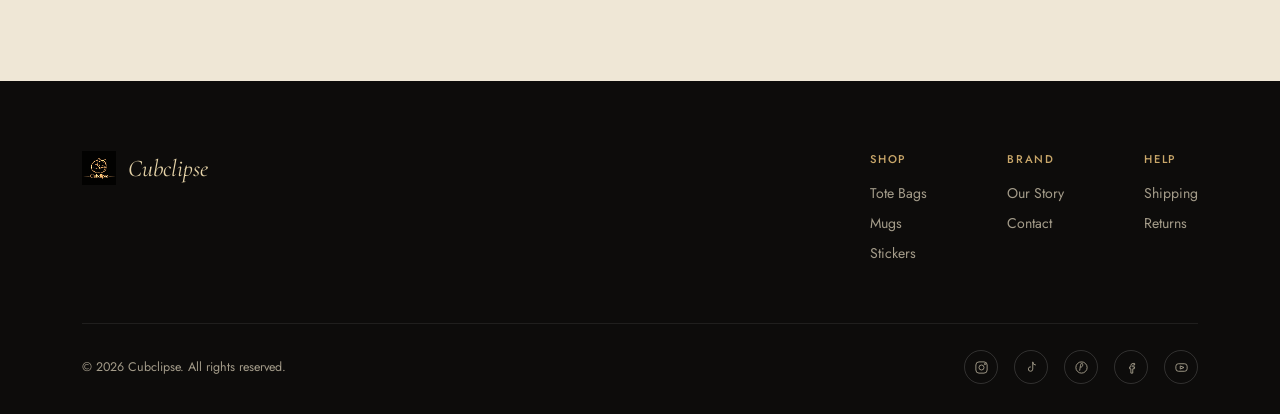
==== commit 14df7225: "Update index socials.html" ====
--- a/index.html
+++ b/index.html
@@ -109,7 +109,7 @@
     <span class="eyebrow on-dark">Found Us On Social?</span>
     <h2>Come curl up with us</h2>
     <p>New drops, behind-the-den looks, and the occasional fox photo dump — all on Instagram and TikTok first.</p>
-    <a href="#" class="follow-handle">
+    <a href="https://www.instagram.com/cubclipse/" target="_blank" rel="noopener" class="follow-handle">
       <svg width="18" height="18" viewBox="0 0 24 24" fill="none" stroke="currentColor" stroke-width="1.5"><rect x="3" y="3" width="18" height="18" rx="5"/><circle cx="12" cy="12" r="4"/><circle cx="17.5" cy="6.5" r="1"/></svg>
       @cubclipse
     </a>
@@ -167,9 +167,11 @@
     <div class="foot-bottom">
       <span>© 2026 Cubclipse. All rights reserved.</span>
       <div class="foot-social">
-        <a href="#" aria-label="Instagram"><svg viewBox="0 0 24 24" fill="none" stroke="currentColor" stroke-width="1.5"><rect x="3" y="3" width="18" height="18" rx="5"/><circle cx="12" cy="12" r="4"/><circle cx="17.5" cy="6.5" r="1"/></svg></a>
-        <a href="#" aria-label="TikTok"><svg viewBox="0 0 24 24" fill="none" stroke="currentColor" stroke-width="1.5"><path d="M14 3v11.5a3.5 3.5 0 1 1-3-3.46"/><path d="M14 3a5 5 0 0 0 5 5"/></svg></a>
-        <a href="#" aria-label="Pinterest"><svg viewBox="0 0 24 24" fill="none" stroke="currentColor" stroke-width="1.5"><circle cx="12" cy="12" r="9"/><path d="M9 17c1-4 1-8 2-10.5S14 5 14 7.5s-1.5 4-3.5 4"/></svg></a>
+        <a href="https://www.instagram.com/cubclipse/" target="_blank" rel="noopener" aria-label="Instagram"><svg viewBox="0 0 24 24" fill="none" stroke="currentColor" stroke-width="1.5"><rect x="3" y="3" width="18" height="18" rx="5"/><circle cx="12" cy="12" r="4"/><circle cx="17.5" cy="6.5" r="1"/></svg></a>
+        <a href="https://www.tiktok.com/@cubclipse" target="_blank" rel="noopener" aria-label="TikTok"><svg viewBox="0 0 24 24" fill="none" stroke="currentColor" stroke-width="1.5"><path d="M14 3v11.5a3.5 3.5 0 1 1-3-3.46"/><path d="M14 3a5 5 0 0 0 5 5"/></svg></a>
+        <a href="https://pinterest.com/Cubclipse/" target="_blank" rel="noopener" aria-label="Pinterest"><svg viewBox="0 0 24 24" fill="none" stroke="currentColor" stroke-width="1.5"><circle cx="12" cy="12" r="9"/><path d="M9 17c1-4 1-8 2-10.5S14 5 14 7.5s-1.5 4-3.5 4"/></svg></a>
+        <a href="https://www.facebook.com/profile.php?id=61591678094359" target="_blank" rel="noopener" aria-label="Facebook"><svg viewBox="0 0 24 24" fill="none" stroke="currentColor" stroke-width="1.5"><path d="M14 21v-7h2.5l.5-3H14v-2a1 1 0 0 1 1-1H17V5.5h-2.5A3.5 3.5 0 0 0 11 9v2H9v3h2v7h3Z"/></svg></a>
+        <a href="https://www.youtube.com/@cubclipse" target="_blank" rel="noopener" aria-label="YouTube"><svg viewBox="0 0 24 24" fill="none" stroke="currentColor" stroke-width="1.5"><rect x="3" y="6" width="18" height="12" rx="4"/><path d="M10 9.5l6 2.5-6 2.5v-5Z"/></svg></a>
       </div>
     </div>
   </div>
--- a/assets/css/style.css
+++ b/assets/css/style.css
@@ -165,10 +165,34 @@
 /* PRODUCT DETAIL PAGE */
 .product{padding:60px 0 130px; background:var(--black); color:var(--cream);}
 .product-card{display:grid; grid-template-columns:1fr 1fr; gap:70px; align-items:flex-start;}
-.pc-media-frame{position:relative; border-radius:6px; overflow:hidden; background:var(--black-2); box-shadow:0 30px 80px rgba(0,0,0,0.5);}
+.pc-media-frame{position:relative; border-radius:6px; overflow:hidden; background:var(--black-2); box-shadow:0 30px 80px rgba(0,0,0,0.5); touch-action:pan-y;}
 .pc-media-frame img{width:100%; display:block; transition:filter .5s var(--ease), transform .6s var(--ease);}
 .pc-media-frame:hover img{transform:scale(1.03);}
 .pc-badge{position:absolute; top:18px; left:18px; background:var(--gold); color:var(--black); font-size:0.66rem; letter-spacing:0.14em; text-transform:uppercase; font-weight:600; padding:6px 12px; border-radius:20px;}
+.pc-arrow{
+  position:absolute; top:50%; transform:translateY(-50%);
+  width:42px; height:42px; border-radius:50%;
+  background:rgba(13,12,11,0.55); backdrop-filter:blur(4px);
+  border:1px solid rgba(255,255,255,0.2); color:var(--cream);
+  display:flex; align-items:center; justify-content:center; cursor:pointer;
+  transition:background .25s, border-color .25s, opacity .25s;
+  z-index:5; opacity:0;
+}
+.pc-media-frame:hover .pc-arrow{opacity:1;}
+.pc-arrow:hover{background:rgba(201,167,106,0.35); border-color:var(--gold);}
+.pc-arrow svg{width:18px; height:18px;}
+.pc-arrow.prev{left:14px;}
+.pc-arrow.next{right:14px;}
+.pc-arrow.hidden{display:none;}
+.pc-dots{
+  position:absolute; bottom:14px; left:50%; transform:translateX(-50%);
+  display:flex; gap:6px; z-index:5;
+}
+.pc-dots .dot{width:6px; height:6px; border-radius:50%; background:rgba(255,255,255,0.4); transition:background .25s, transform .25s;}
+.pc-dots .dot.active{background:var(--gold); transform:scale(1.3);}
+@media (max-width:900px){
+  .pc-arrow{opacity:1;} /* on touch devices there's no hover, so keep them visible */
+}
 .pc-gallery{display:flex; gap:12px; margin-top:14px;}
 .pc-gallery .thumb{width:64px; height:64px; border-radius:5px; overflow:hidden; cursor:pointer; border:2px solid transparent; opacity:0.6; transition:opacity .25s, border-color .25s;}
 .pc-gallery .thumb img{width:100%; height:100%; object-fit:cover;}
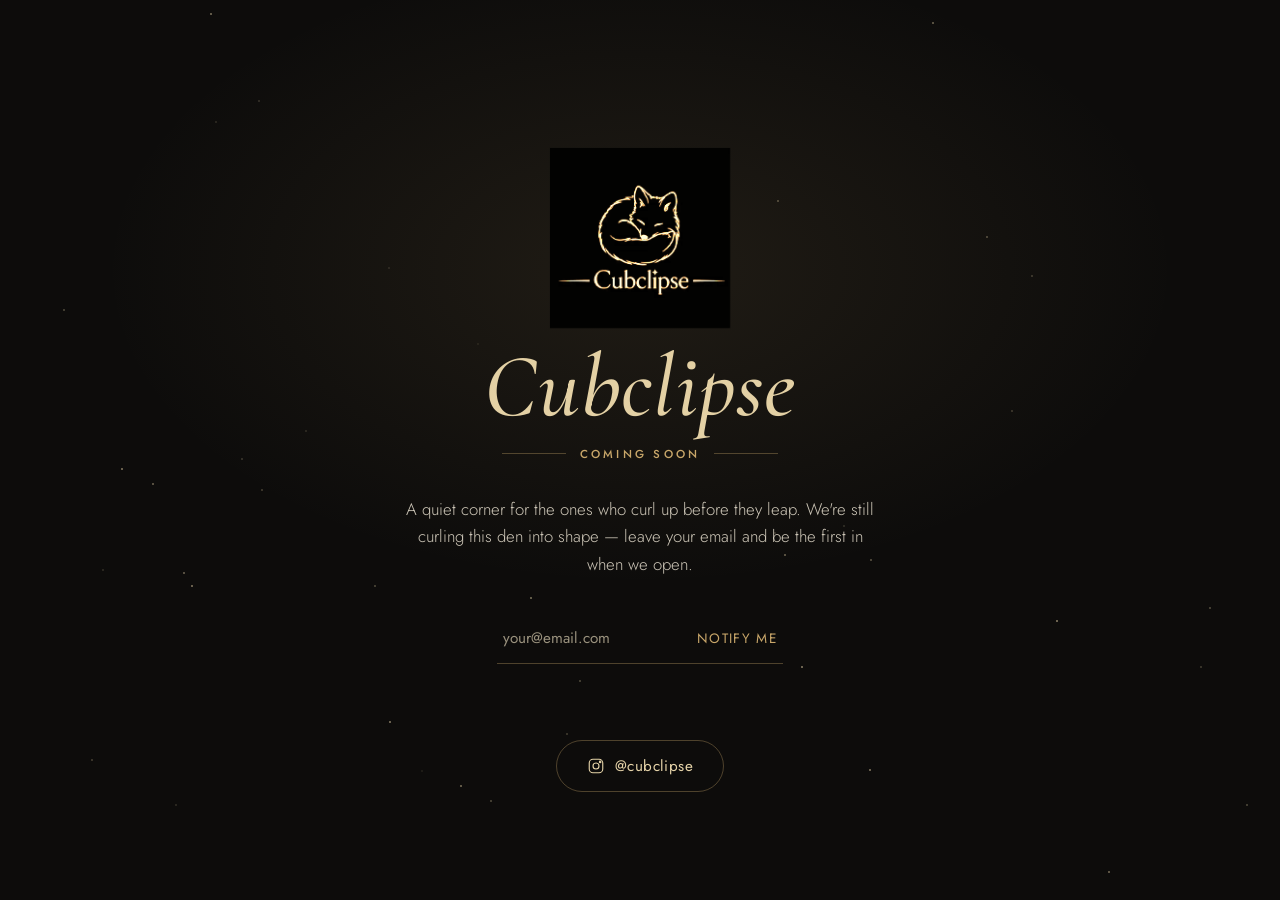
==== commit 6f7bf749: "Update index.html" ====
--- a/index.html
+++ b/index.html
@@ -12,6 +12,25 @@
 <meta property="og:description" content="A lifestyle brand for the ones who curl up before they leap.">
 <meta property="og:type" content="website">
 
+<script>
+  (function (s, e, n, d, er) {
+    s['Sender'] = er;
+    s[er] = s[er] || function () {
+      (s[er].q = s[er].q || []).push(arguments)
+    }, s[er].l = 1 * new Date();
+    s[er].on = function(event, callback) {
+      s[er].listeners = s[er].listeners || {};
+      (s[er].listeners[event] = s[er].listeners[event] || []).push(callback);
+    };
+    var a = e.createElement(n),
+        m = e.getElementsByTagName(n)[0];
+    a.async = 1;
+    a.src = d;
+    m.parentNode.insertBefore(a, m)
+  })(window, document, 'script', 'https://cdn.sender.net/accounts_resources/universal.js', 'sender');
+  sender('48e08bef6d5474')
+</script>
+  
 </head>
 <body>
 <nav id="mainNav">
--- a/assets/css/style.css
+++ b/assets/css/style.css
@@ -256,7 +256,7 @@
 .foot-col a{display:block; font-size:0.88rem; color:#a49c8a; margin-bottom:10px; transition:color .25s;}
 .foot-col a:hover{color:var(--cream);}
 .foot-bottom{display:flex; justify-content:space-between; align-items:center; padding-top:26px; flex-wrap:wrap; gap:14px; font-size:0.78rem;}
-.foot-social{display:flex; gap:16px;}
+.foot-social{display:flex; gap:16px; flex-wrap:wrap;}
 .foot-social a{width:34px; height:34px; border:1px solid rgba(255,255,255,0.15); border-radius:50%; display:flex; align-items:center; justify-content:center; transition:border-color .3s, color .3s;}
 .foot-social a:hover{border-color:var(--gold); color:var(--gold);}
 .foot-social svg{width:15px; height:15px;}
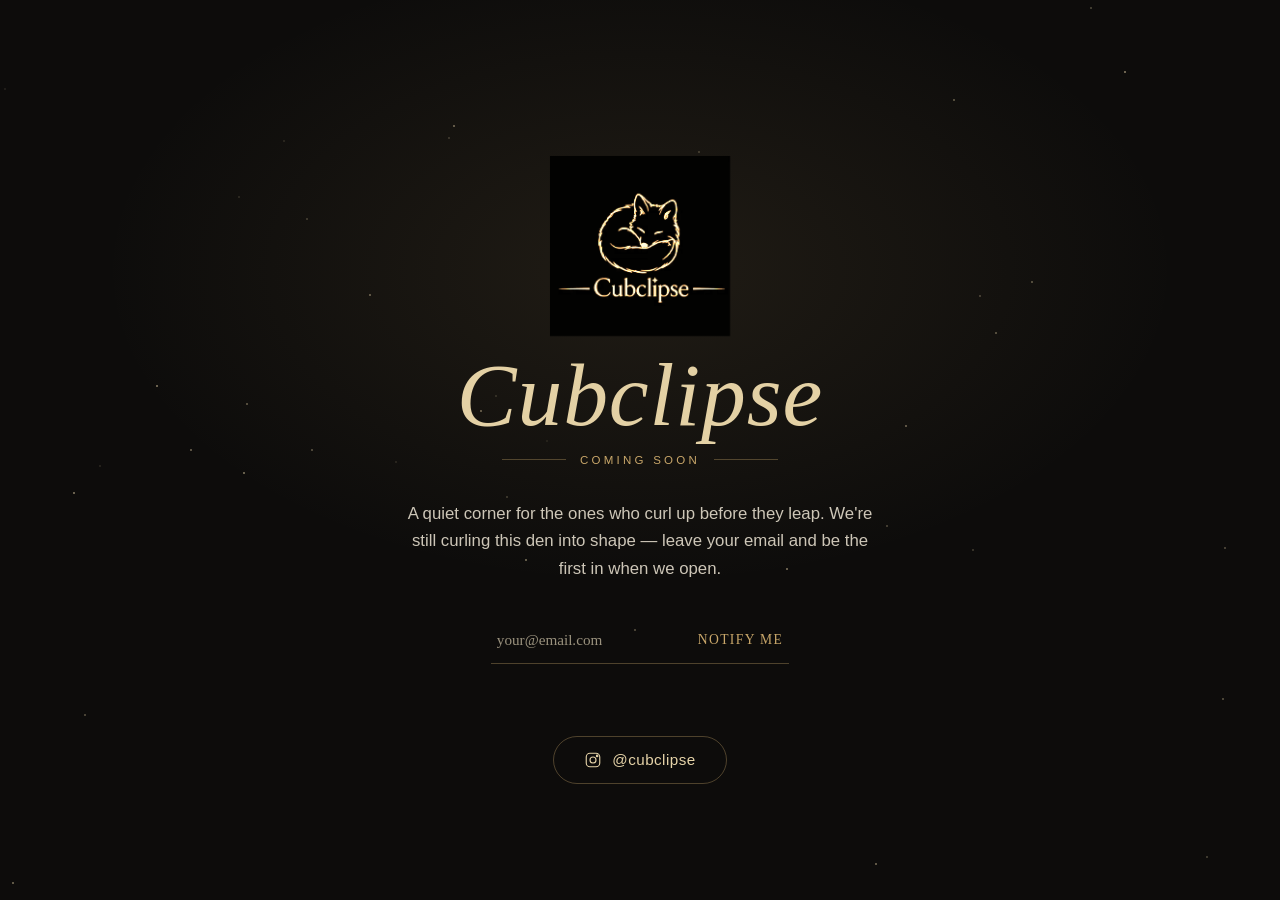
==== commit 98fd43cb: "Update index.html" ====
--- a/index.html
+++ b/index.html
@@ -139,11 +139,7 @@
     <span class="eyebrow">Stay In The Den</span>
     <h2>Get first look at new drops</h2>
     <p>No noise — just new pieces, restocks, and the occasional fox story, straight to your inbox.</p>
-    <form class="news-form" id="newsForm">
-      <input type="email" placeholder="your@email.com" required>
-      <button type="submit">Join</button>
-    </form>
-    <div class="news-msg" id="newsMsg">You're in. Welcome to the den. 🦊</div>
+    <div style="text-align: left" class="sender-form-field" data-sender-form-id="e73ZBw"></div>
   </div>
 </section>
 <script>
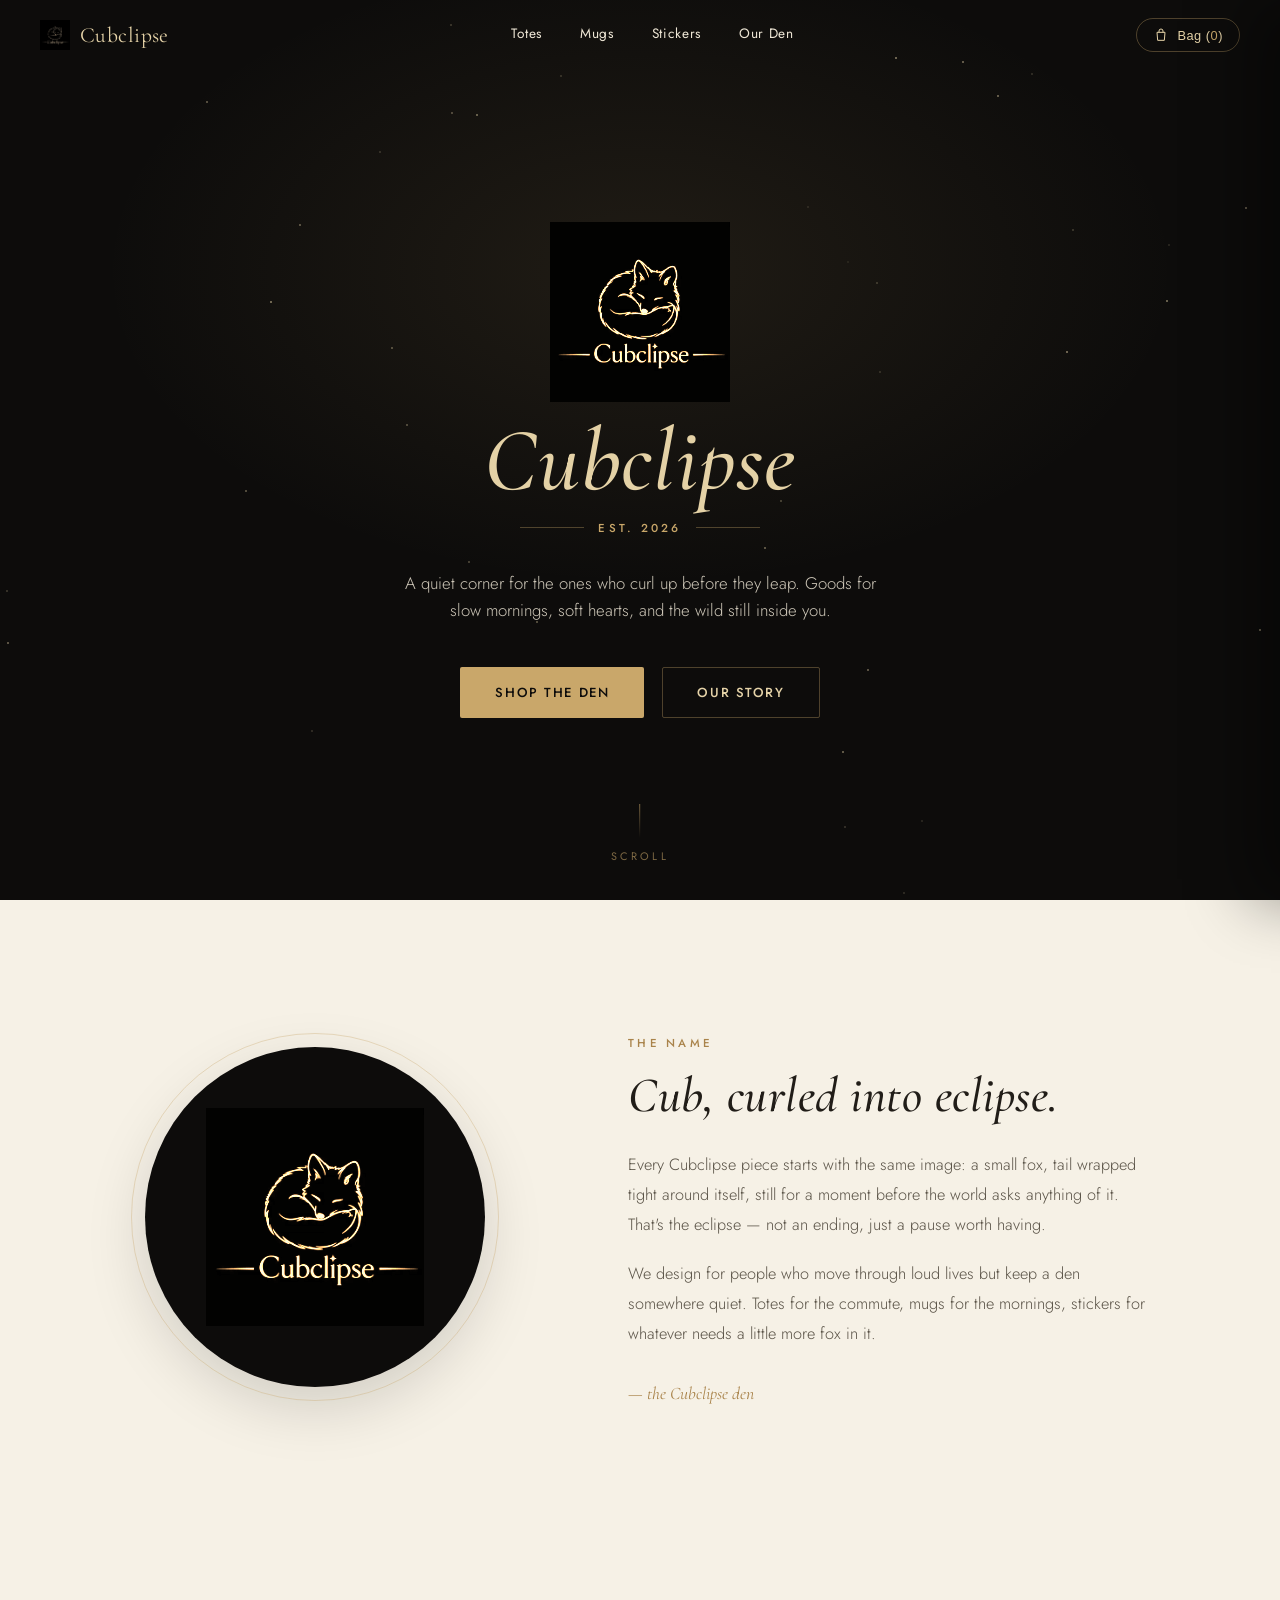
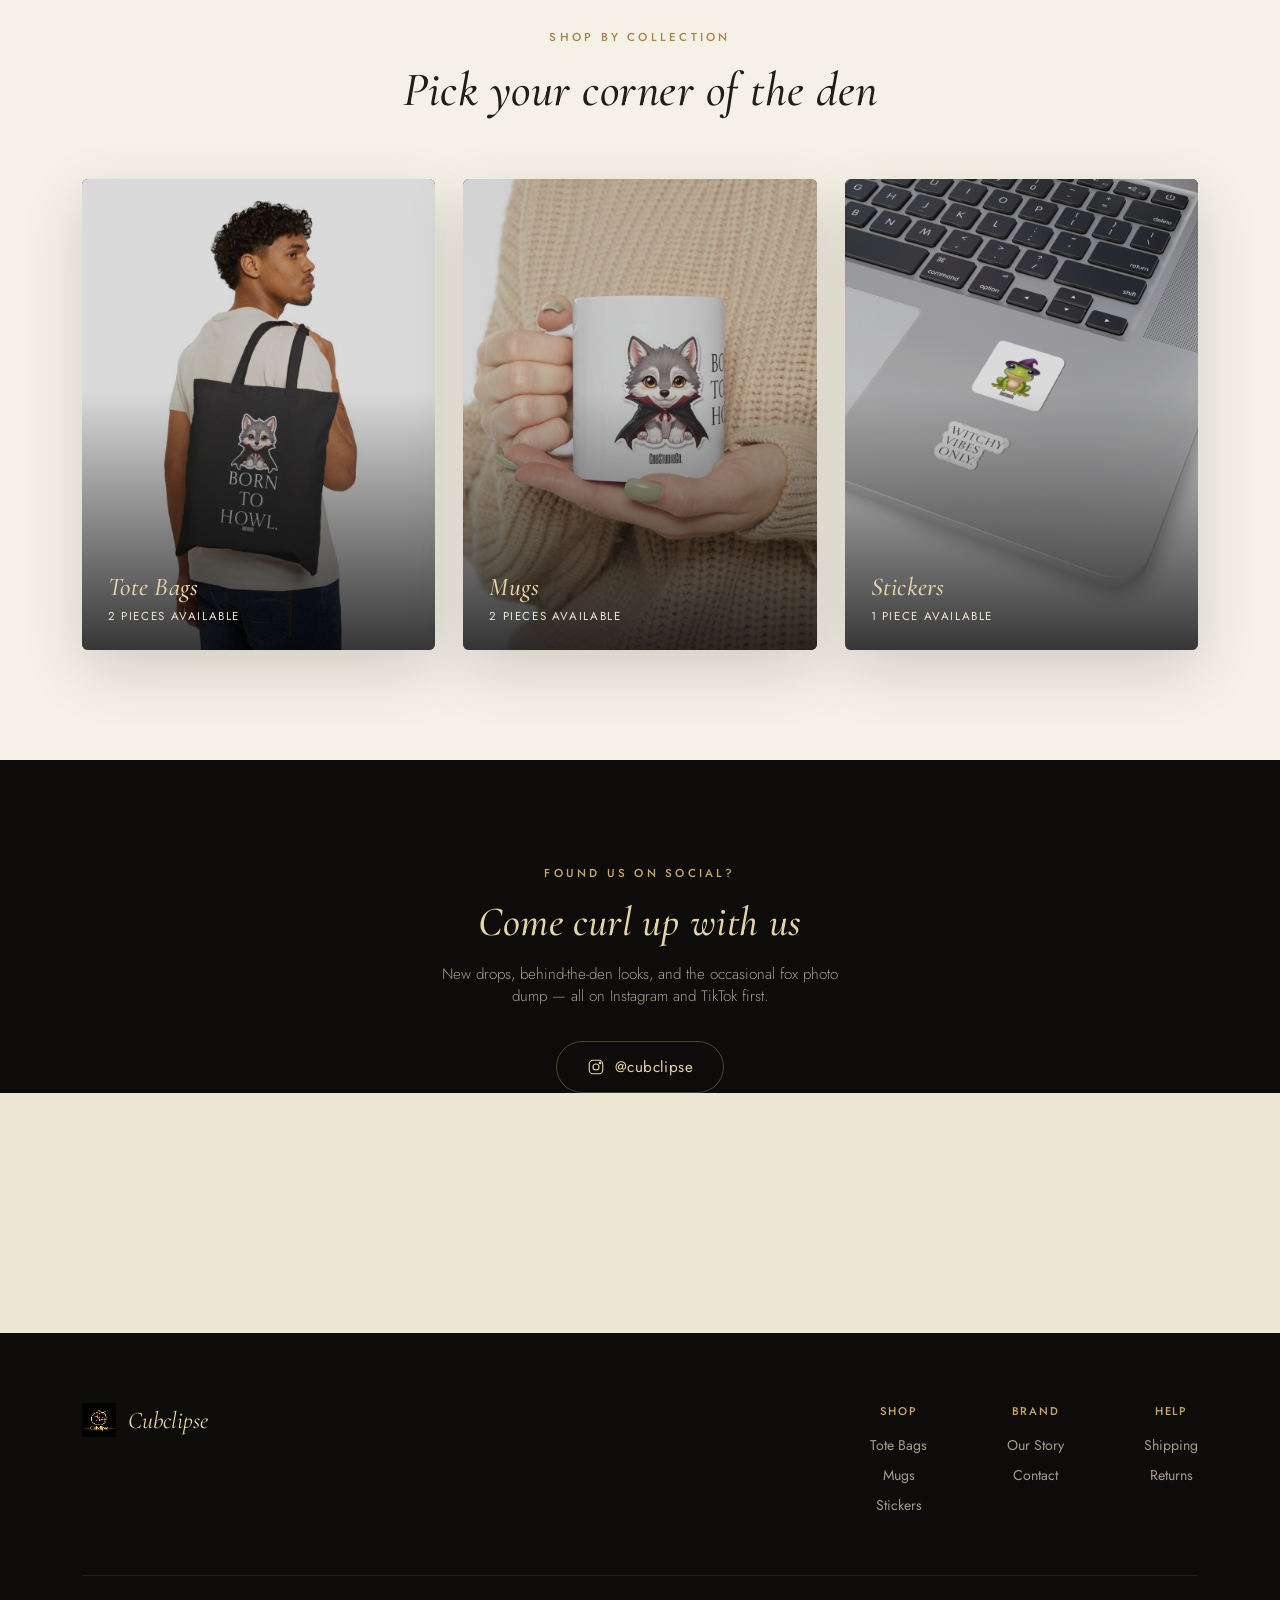
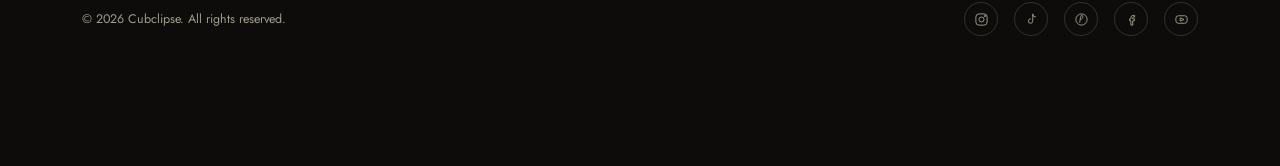
==== commit 220ff04c: "Update index.html" ====
--- a/index.html
+++ b/index.html
@@ -133,13 +133,11 @@
       @cubclipse
     </a>
   </div>
-</section>
 <section class="news" id="news">
   <div class="wrap news-inner">
-    <span class="eyebrow">Stay In The Den</span>
-    <h2>Get first look at new drops</h2>
-    <p>No noise — just new pieces, restocks, and the occasional fox story, straight to your inbox.</p>
-    <div style="text-align: left" class="sender-form-field" data-sender-form-id="e73ZBw"></div>
+    <div style="display: flex; justify-content: center; width: 100%; margin-top: 20px;">
+      <div class="sender-form-field" data-sender-form-id="e73ZBw" style="width: 100%; max-width: 480px;"></div>
+    </div>
   </div>
 </section>
 <script>
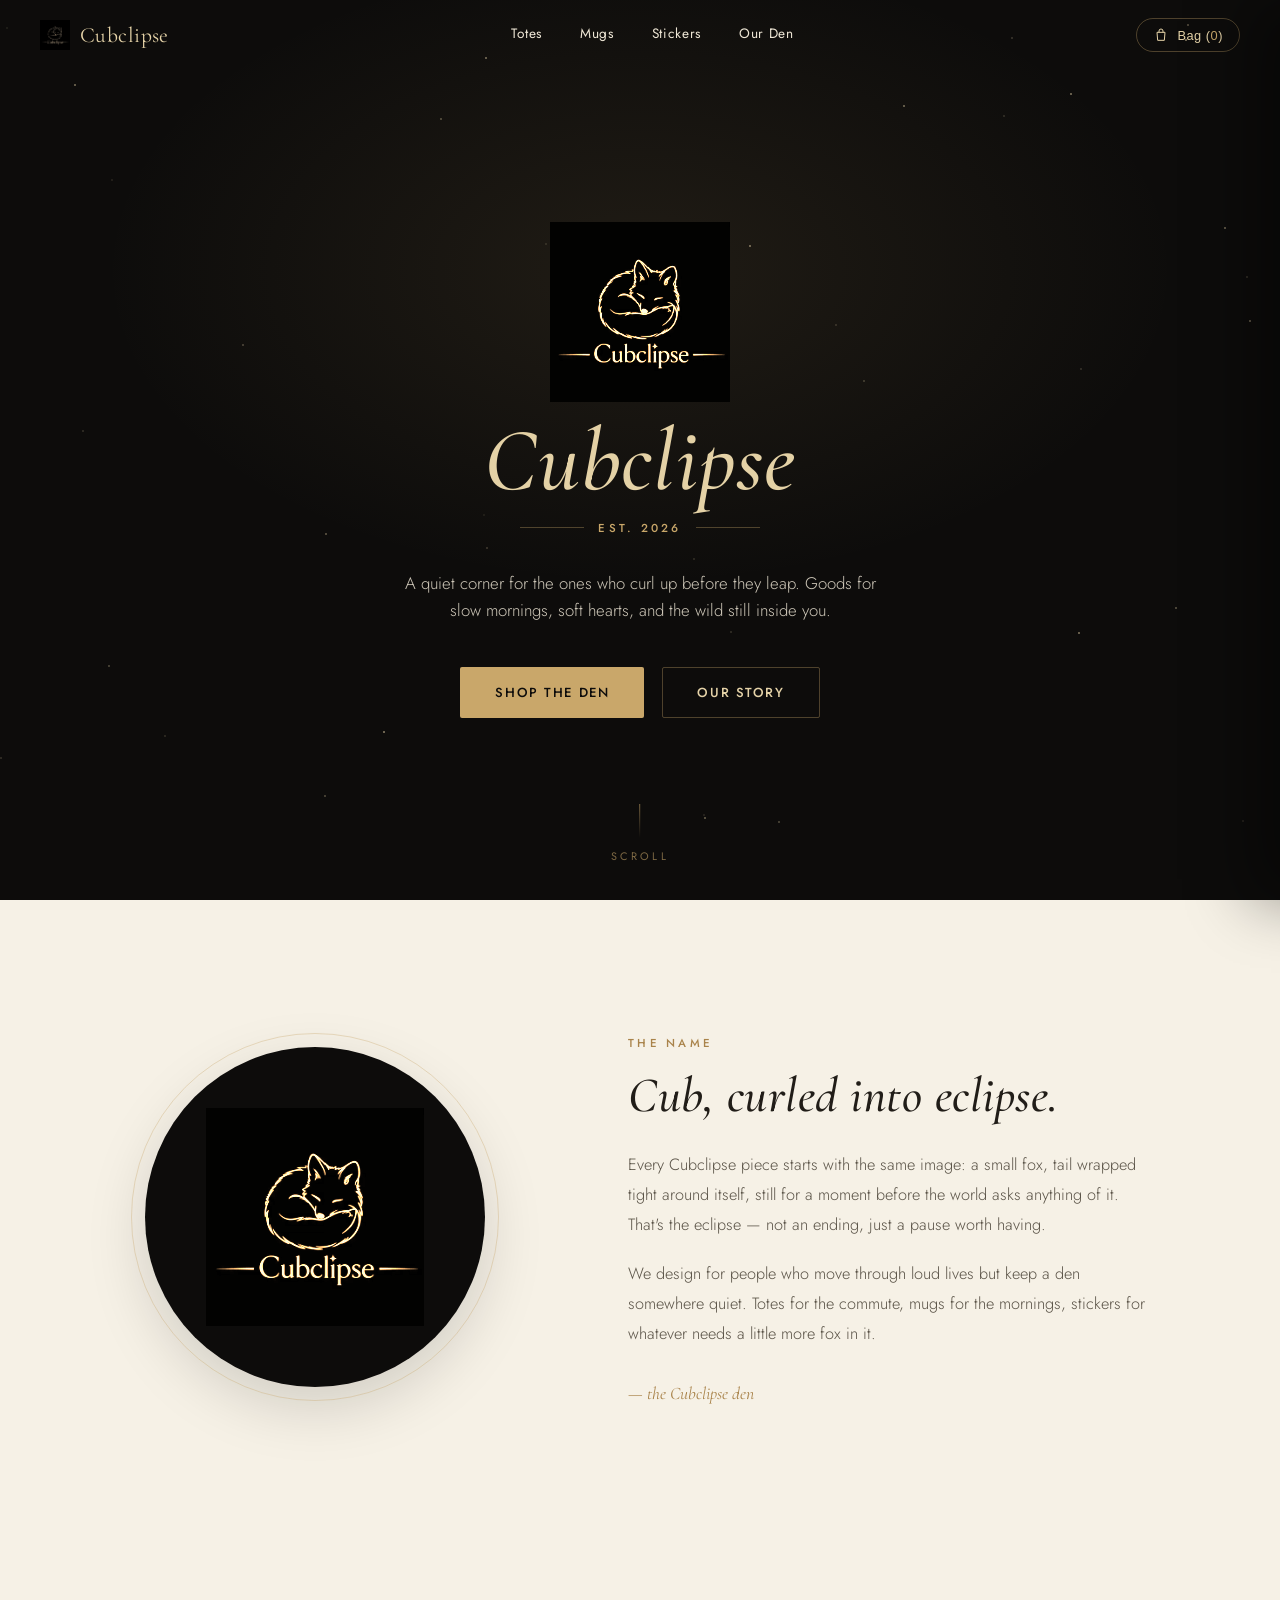
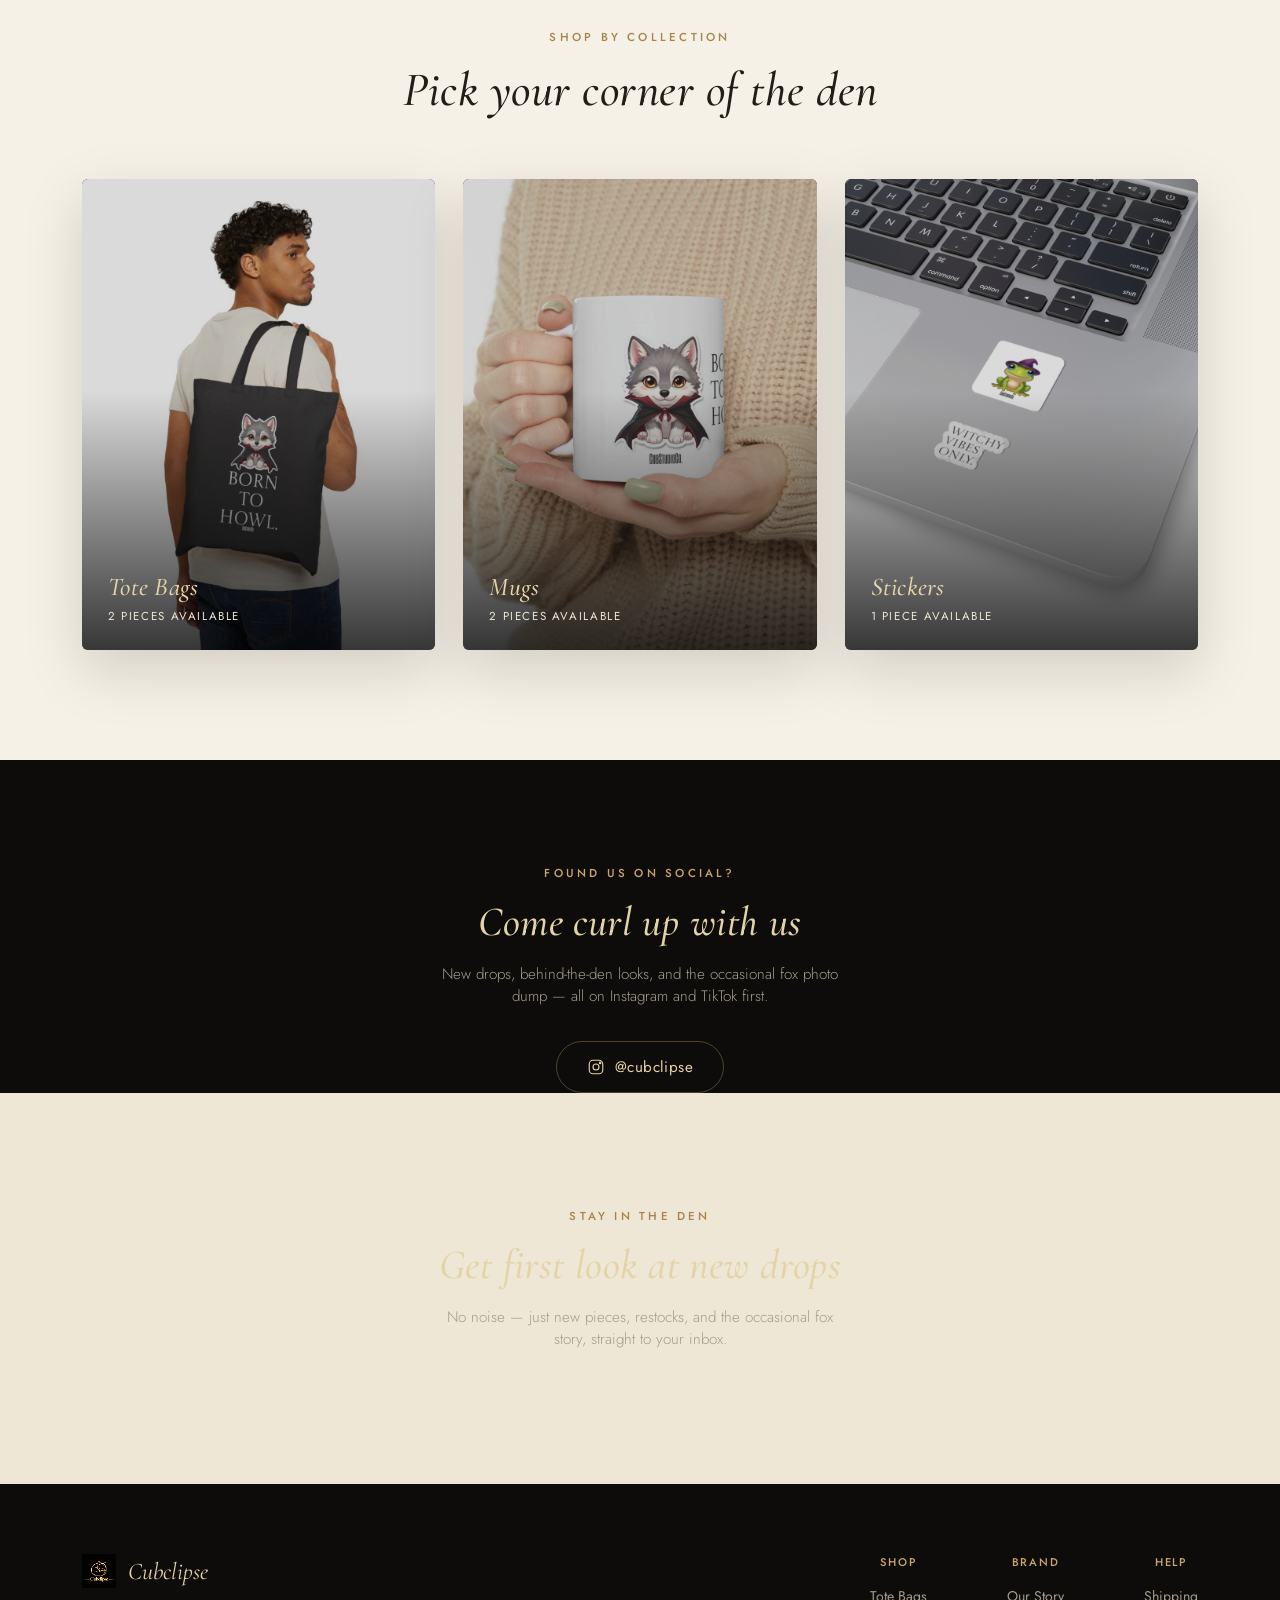
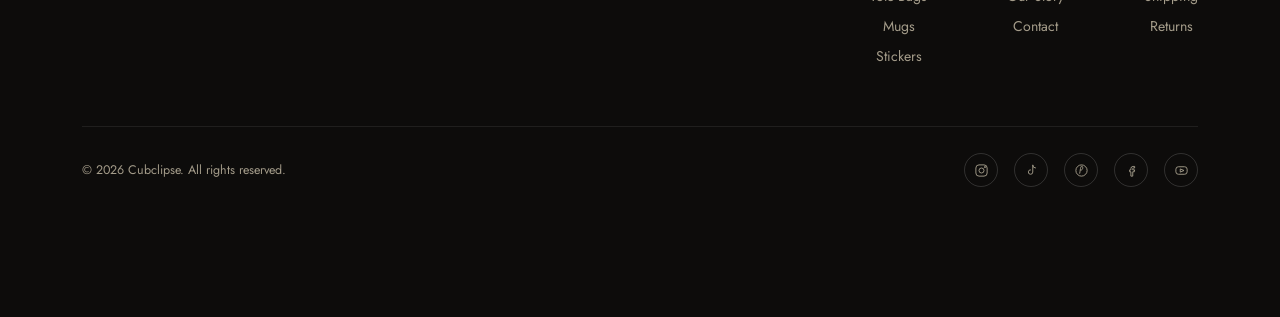
==== commit 4791c87f: "Update index.html" ====
--- a/index.html
+++ b/index.html
@@ -135,8 +135,12 @@
   </div>
 <section class="news" id="news">
   <div class="wrap news-inner">
-    <div style="display: flex; justify-content: center; width: 100%; margin-top: 20px;">
-      <div class="sender-form-field" data-sender-form-id="e73ZBw" style="width: 100%; max-width: 480px;"></div>
+    <span class="eyebrow">Stay In The Den</span>
+    <h2>Get first look at new drops</h2>
+    <p>No noise — just new pieces, restocks, and the occasional fox story, straight to your inbox.</p>
+    
+    <div style="display: flex; justify-content: center; width: 100%; margin-top: 24px;">
+      <div class="sender-form-field" data-sender-form-id="e73ZBw" style="width: 100%; max-width: 460px;"></div>
     </div>
   </div>
 </section>
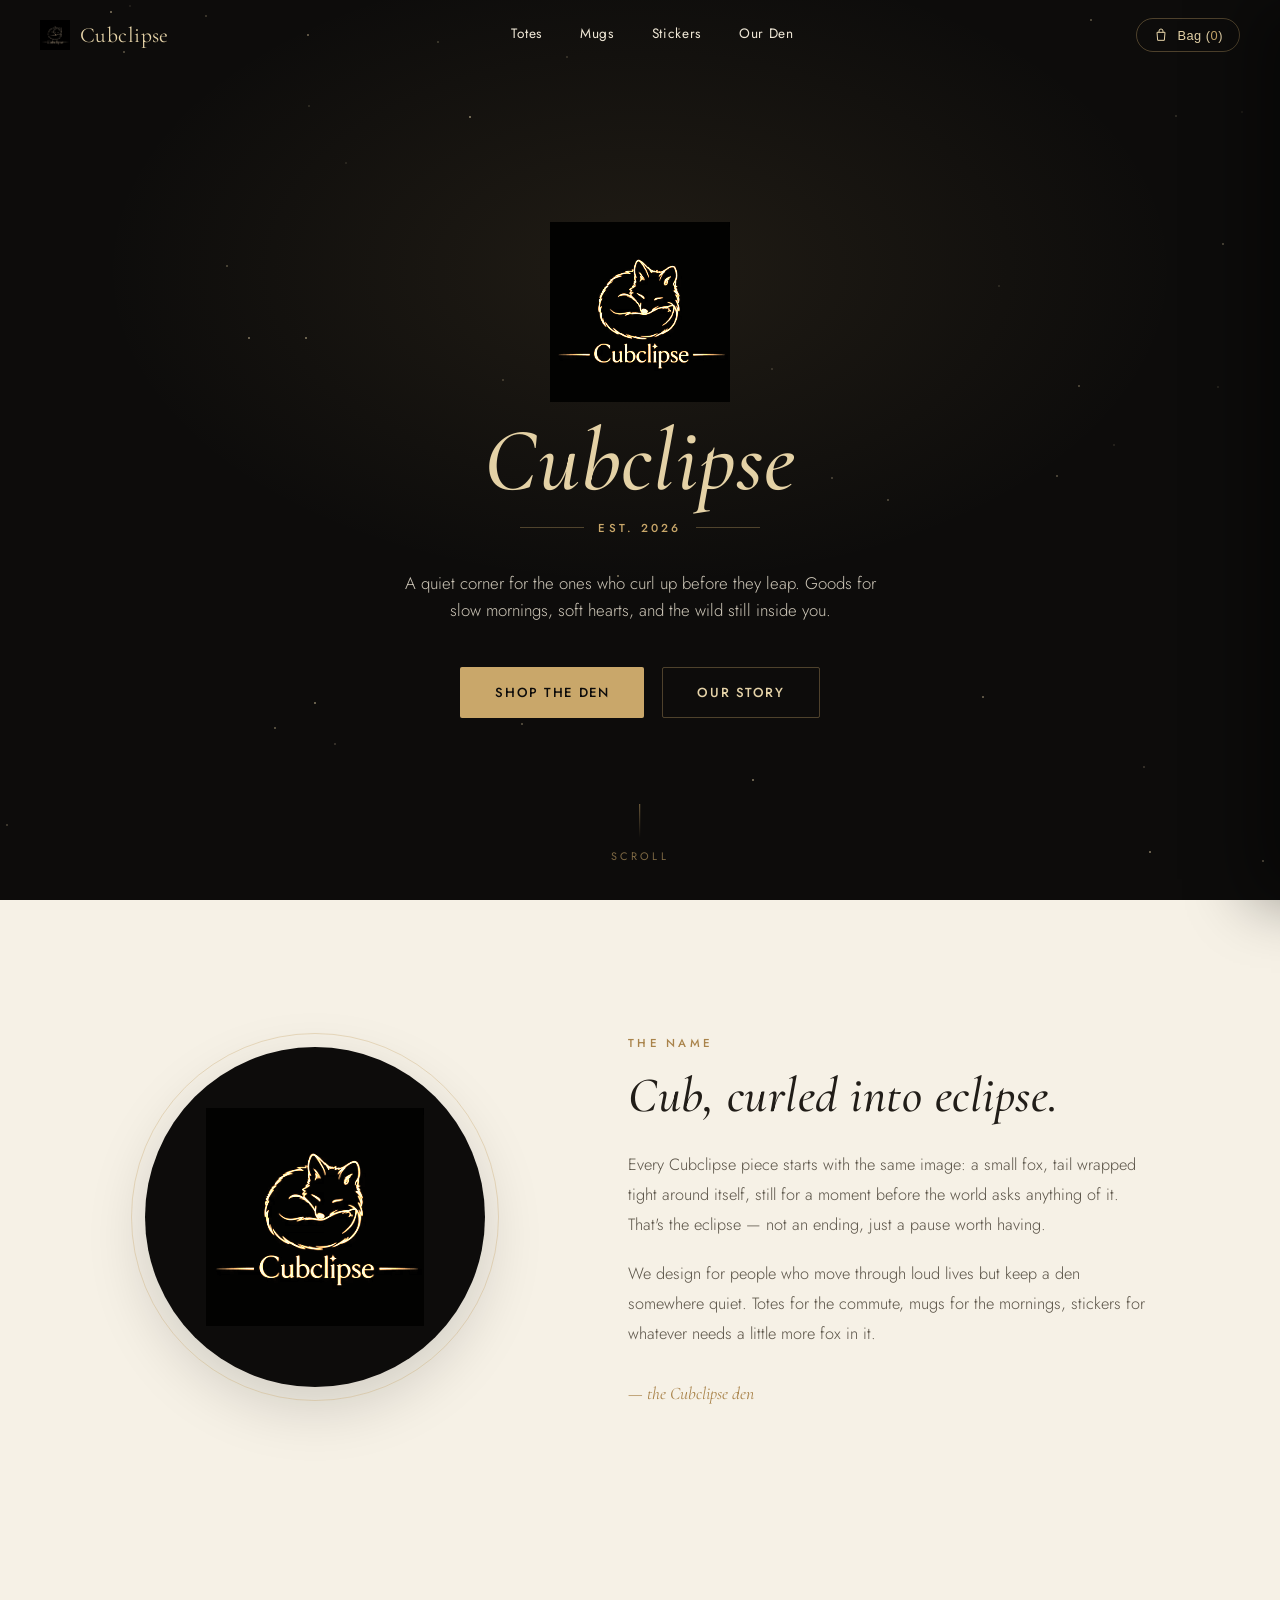
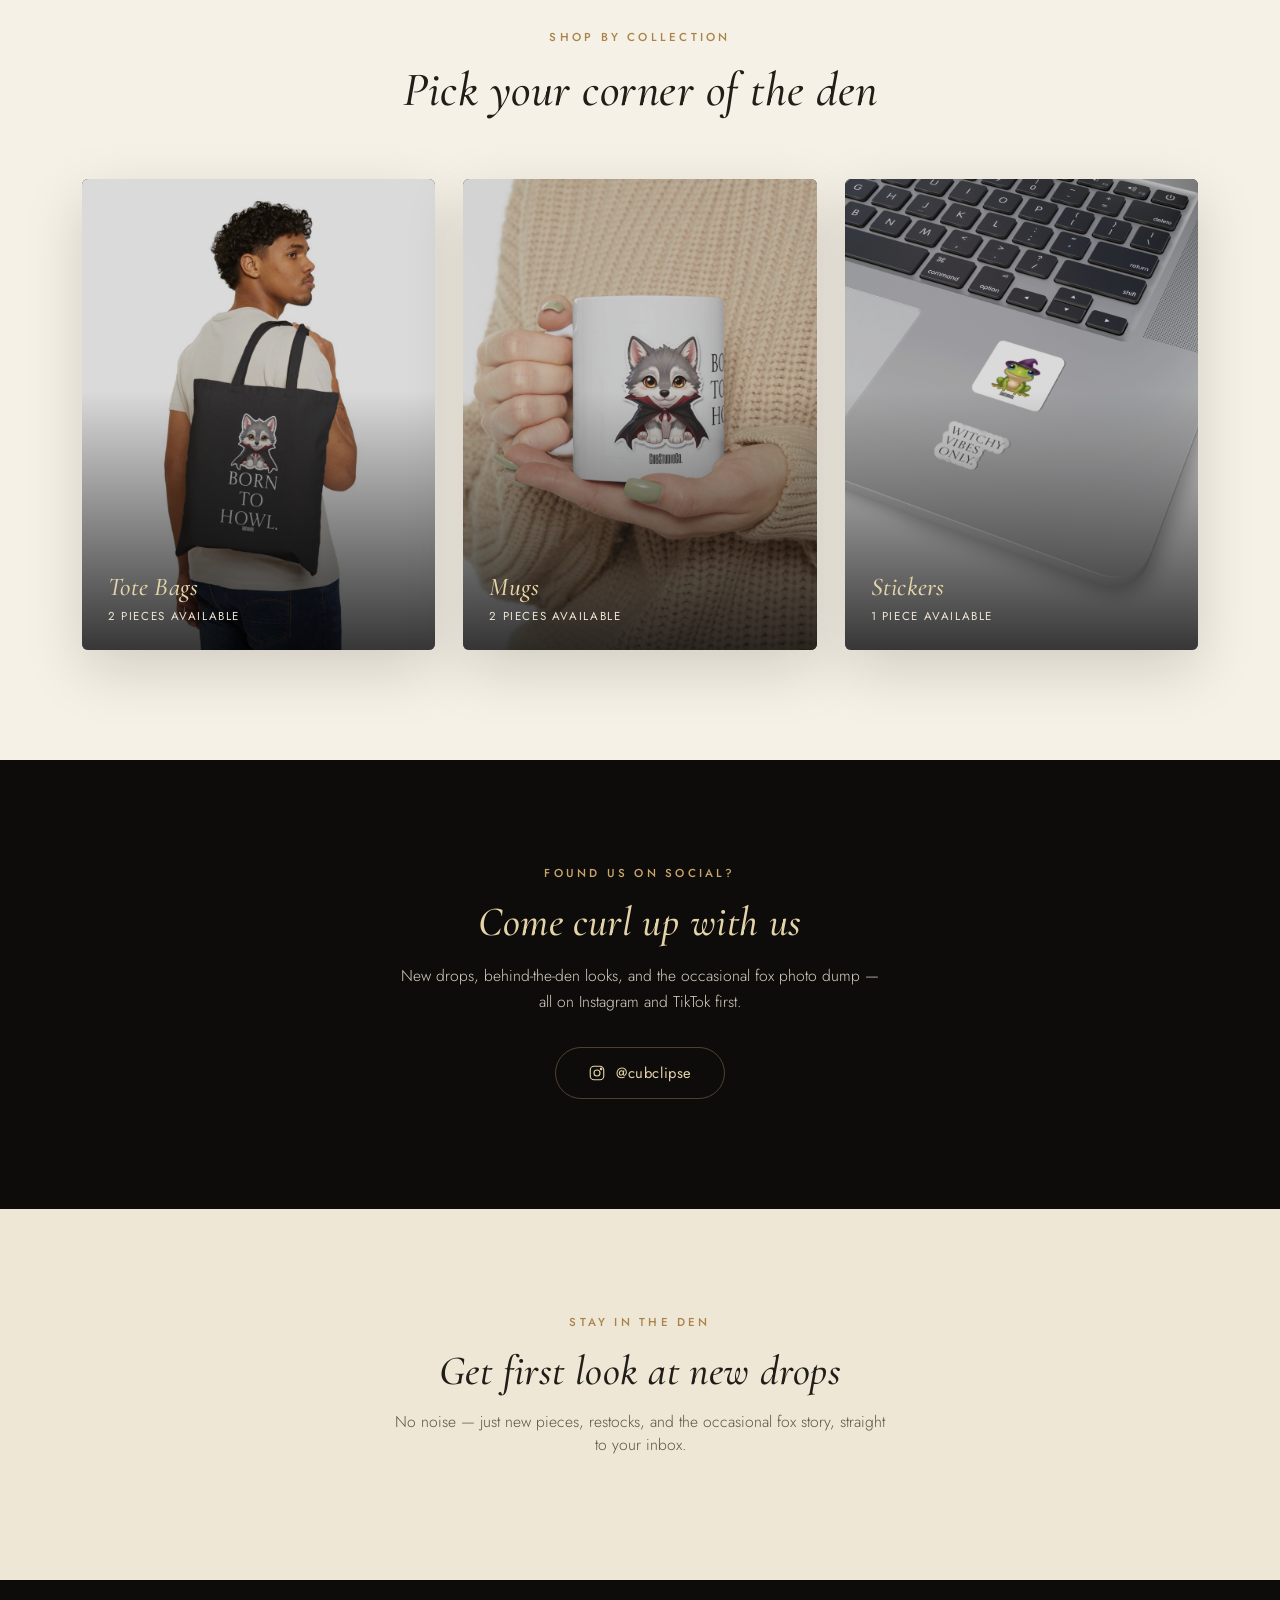
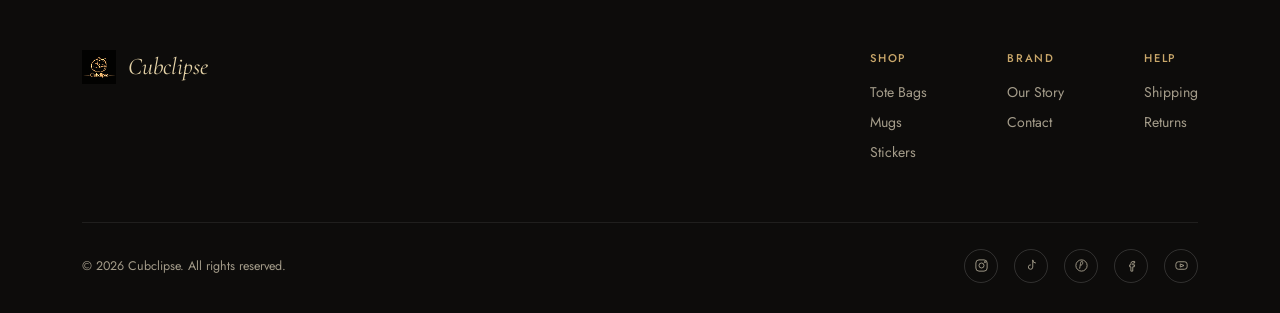
==== commit 2347265d: "Update index.html" ====
--- a/index.html
+++ b/index.html
@@ -133,6 +133,8 @@
       @cubclipse
     </a>
   </div>
+</section>   <!-- ← PŘIDAT TENTO ŘÁDEK -->
+
 <section class="news" id="news">
   <div class="wrap news-inner">
     <span class="eyebrow">Stay In The Den</span>
--- a/assets/css/style.css
+++ b/assets/css/style.css
@@ -232,18 +232,25 @@
 .pc-detail-panel{max-height:0; overflow:hidden; transition:max-height .4s var(--ease);}
 .pc-detail-panel p{padding:0 2px 18px; color:#a49c8a; font-weight:300; font-size:0.88rem; line-height:1.7; max-width:440px;}
 
-/* NEWSLETTER (shared) */
-.news{padding:110px 0; background:var(--cream-2);}
-.news-inner{max-width:560px; margin:0 auto; text-align:center;}
-.news h2{font-size:clamp(2rem,3.6vw,2.6rem); font-style:italic; margin-top:14px;}
-.news p{color:var(--ink-soft); font-weight:300; margin-top:14px; font-size:0.98rem;}
-.news-form{margin-top:34px; display:flex; gap:0; border-bottom:1px solid var(--ink); max-width:420px; margin-left:auto; margin-right:auto;}
-.news-form input{flex:1; background:none; border:none; padding:14px 6px; font-family:'Jost'; font-size:0.95rem; color:var(--ink); outline:none;}
-.news-form input::placeholder{color:#9a927e;}
-.news-form button{background:none; border:none; color:var(--gold-deep); font-family:'Jost'; font-size:0.85rem; letter-spacing:0.1em; text-transform:uppercase; cursor:pointer; padding:14px 6px; transition:color .3s;}
-.news-form button:hover{color:var(--ink);}
-.news-msg{margin-top:16px; font-size:0.85rem; color:var(--forest); opacity:0; transition:opacity .3s;}
-.news-msg.show{opacity:1;}
+/* NEWSLETTER (sekce na světlém pozadí) */
+.news, section.news, div.news {
+  padding: 100px 0 !important;
+  background: var(--cream-2) !important;
+}
+.news-inner { max-width: 560px; margin: 0 auto; text-align: center; }
+.news .eyebrow { color: var(--gold-deep) !important; }
+.news h2, .news h2 * {
+  font-size: clamp(2rem, 3.6vw, 2.6rem) !important;
+  font-style: italic !important;
+  margin-top: 14px !important;
+  color: var(--ink) !important; /* VYNUCENÁ TMAVÁ BARVA NADPISU */
+}
+.news p, .news p * {
+  color: var(--ink-soft) !important; /* VYNUCENÁ ČITELNÁ TMAVŠÍ ŠEDÁ */
+  font-weight: 300 !important;
+  margin-top: 14px !important;
+  font-size: 0.98rem !important;
+}
 
 /* FOOTER (shared) */
 footer{background:var(--black); color:#a49c8a; padding:70px 0 30px;}
@@ -298,11 +305,47 @@
 .story p + p{margin-top:18px;}
 .story-sign{margin-top:34px; font-family:'Cormorant Garamond', serif; font-style:italic; color:var(--gold-deep); font-size:1.1rem;}
 
-.follow{padding:100px 0; background:var(--black); text-align:center; color:var(--cream);}
-.follow h2{font-size:clamp(2rem,3.6vw,2.6rem); font-style:italic; color:var(--gold-pale); margin-top:14px;}
-.follow p{color:#a49c8a; font-weight:300; margin-top:16px; max-width:420px; margin-left:auto; margin-right:auto; font-size:0.95rem;}
-.follow-handle{margin-top:34px; display:inline-flex; align-items:center; gap:10px; border:1px solid var(--line-gold); padding:14px 30px; border-radius:30px; color:var(--gold-pale); font-size:0.95rem; letter-spacing:0.03em; transition:border-color .3s, background .3s;}
-.follow-handle:hover{border-color:var(--gold); background:rgba(201,167,106,0.08);}
+/* INSTAGRAM / FOLLOW SECTION */
+.follow{
+  padding:100px 0 110px !important;
+  background:var(--black) !important;
+  text-align:center !important;
+  color:var(--cream) !important;
+}
+.follow .eyebrow{color:var(--gold) !important;}
+.follow h2{
+  font-size:clamp(2rem,3.6vw,2.6rem) !important;
+  font-style:italic !important;
+  color:var(--gold-pale) !important;
+  margin-top:14px !important;
+}
+.follow p{
+  color:var(--cream-2) !important;
+  font-weight:300 !important;
+  margin:16px auto 32px !important;
+  max-width:480px !important;
+  font-size:0.98rem !important;
+  line-height:1.65 !important;
+  opacity:0.9 !important;
+}
+.follow-handle{
+  display:inline-flex !important;
+  align-items:center !important;
+  gap:10px !important;
+  border:1px solid var(--line-gold) !important;
+  padding:14px 32px !important;
+  border-radius:30px !important;
+  color:var(--gold-pale) !important;
+  font-size:0.92rem !important;
+  letter-spacing:0.04em !important;
+  text-decoration:none !important;
+  transition:border-color .3s, background .3s, transform .3s !important;
+}
+.follow-handle:hover{
+  border-color:var(--gold) !important;
+  background:rgba(201,167,106,0.12) !important;
+  transform:translateY(-2px) !important;
+}
 
 @media (max-width: 900px){
   .story-grid{grid-template-columns:1fr; gap:50px;}
